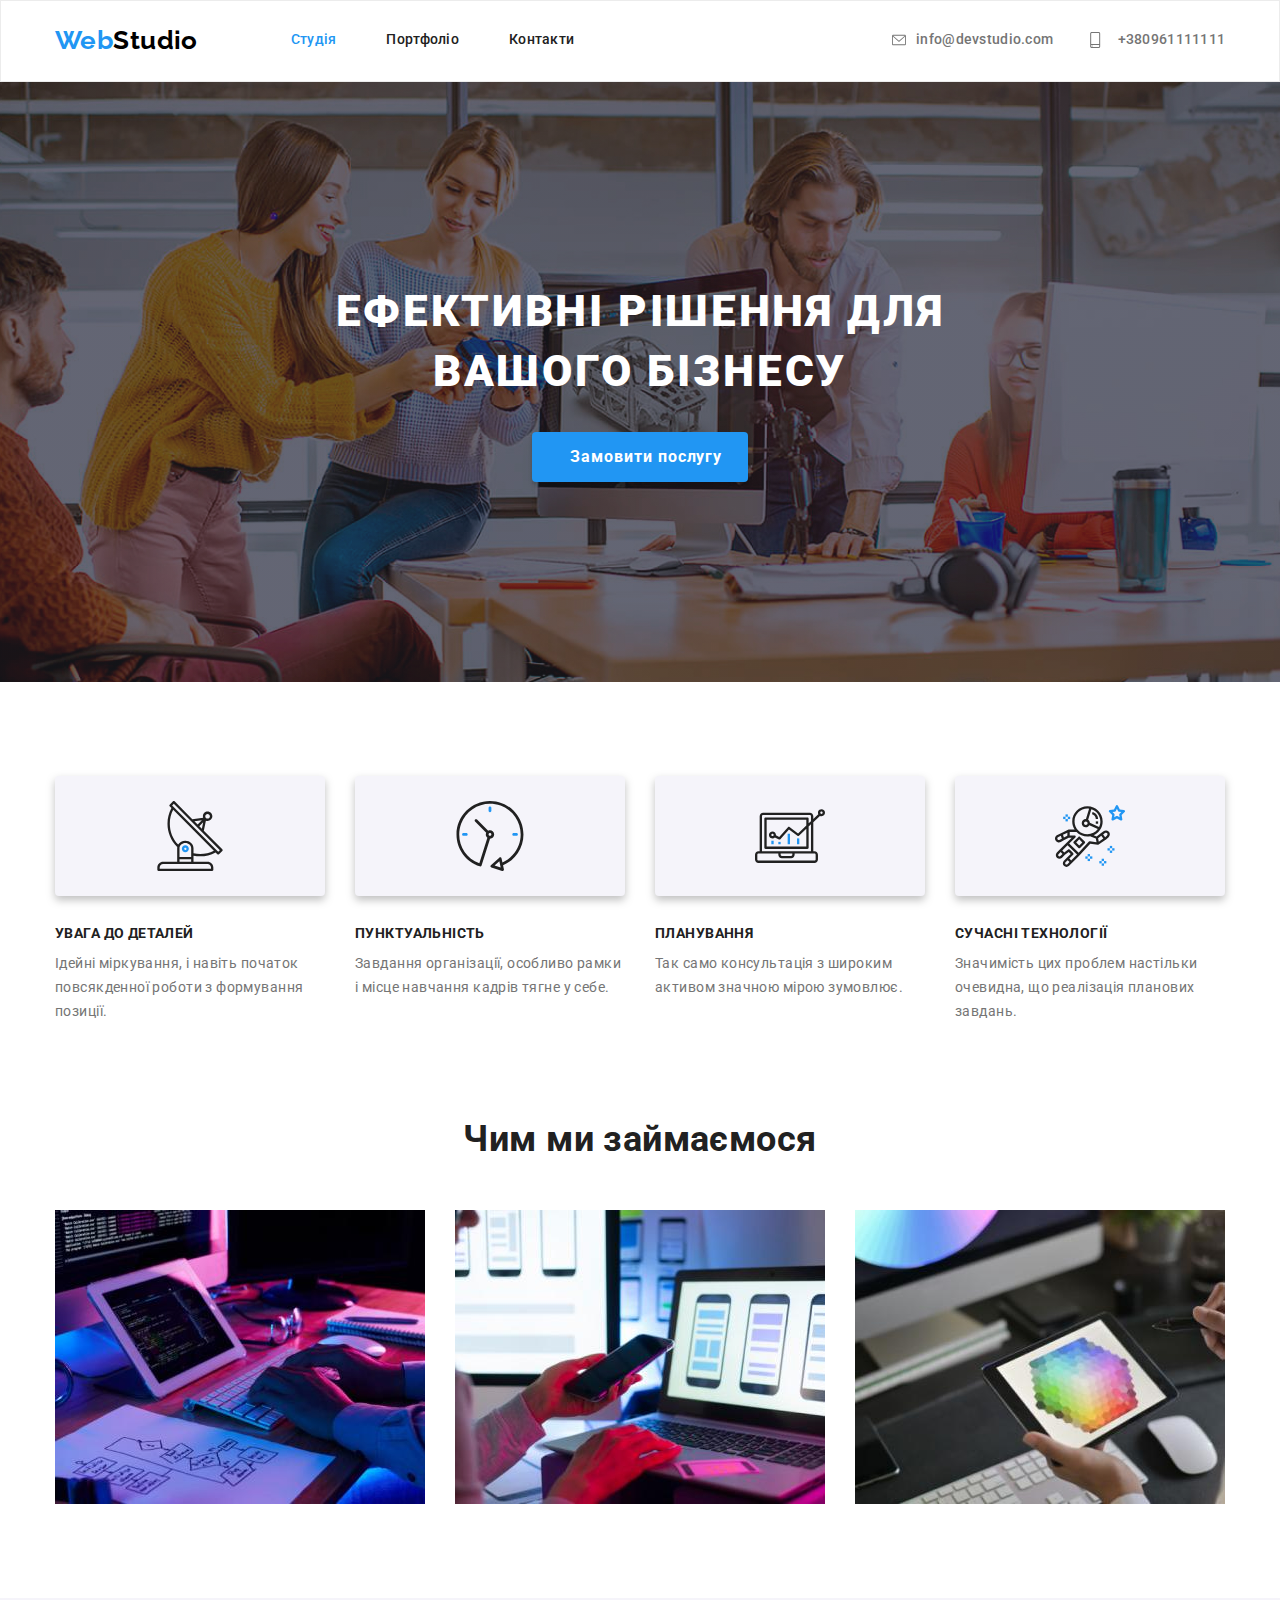
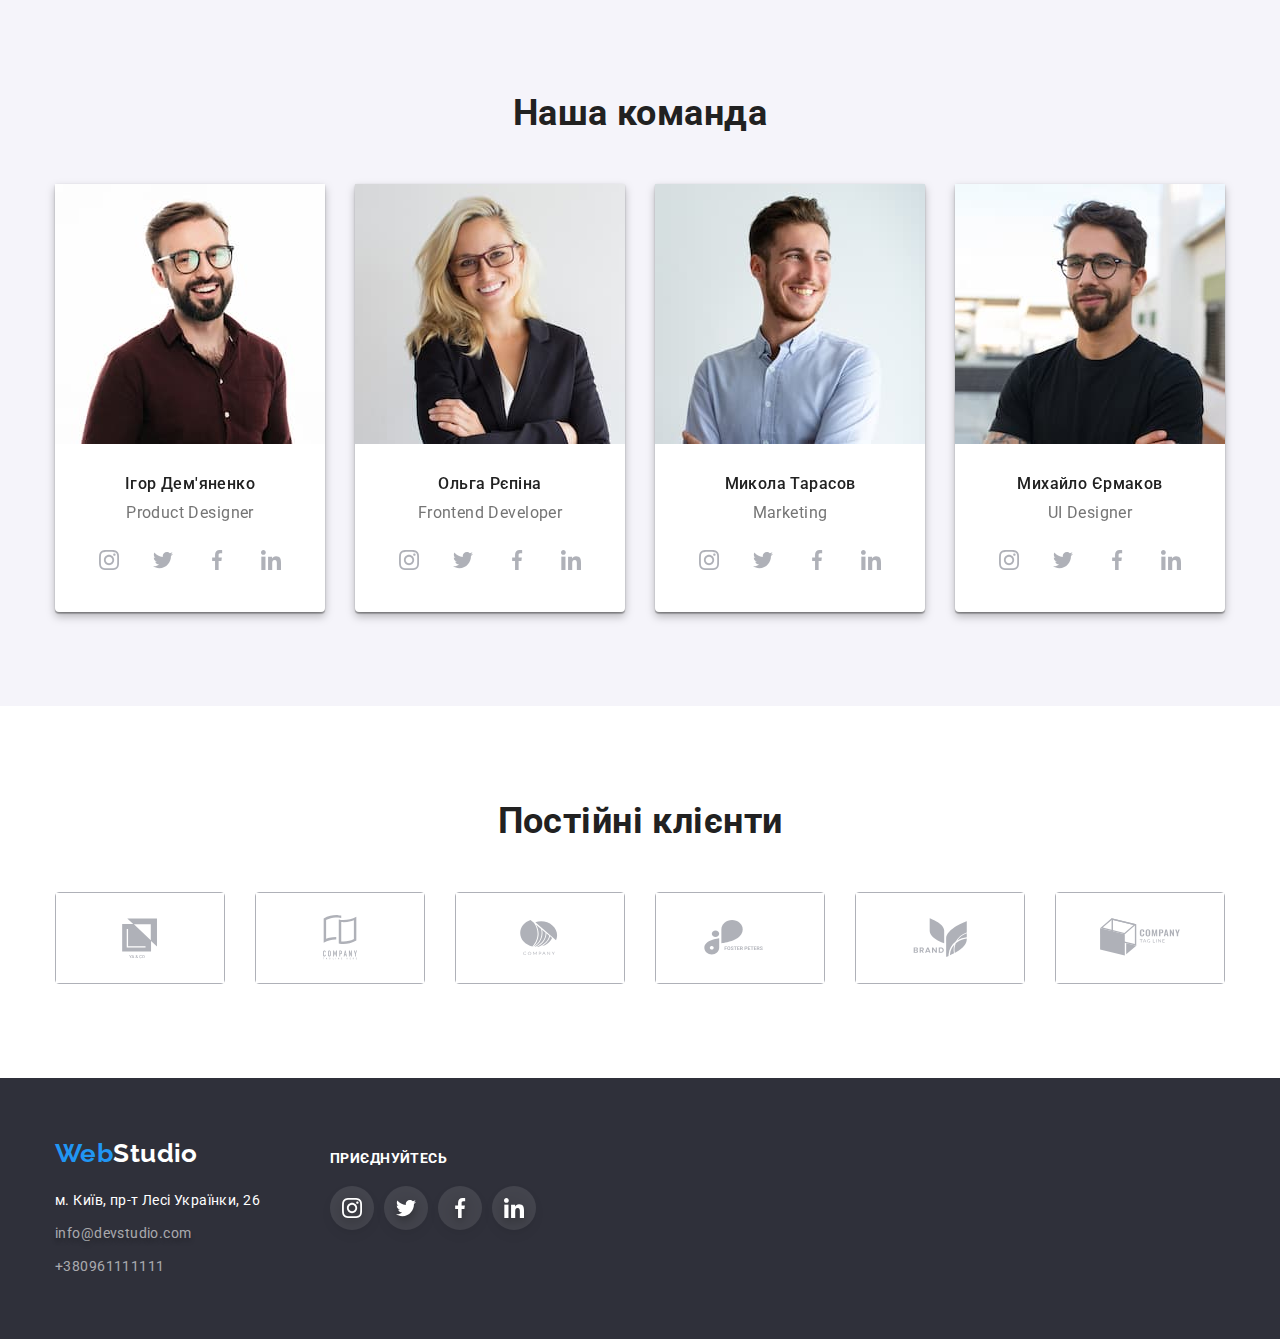
==== index.html @ c027f698 "commit 1" ====
<!DOCTYPE html>
<html lang="uk">
  <head>
    <meta charset="UTF-8" />
    <meta http-equiv="X-UA-Compatible" content="IE=edge" />
    <meta name="viewport" content="width=, initial-scale=1.0" />
    <title>Webstudio</title>
    <link rel="preconnect" href="https://fonts.googleapis.com" />
    <link rel="preconnect" href="https://fonts.gstatic.com" crossorigin />
    <link
      href="https://fonts.googleapis.com/css2?family=Raleway:wght@700&family=Roboto:wght@400;500;700;900&display=swap"
      rel="stylesheet"
    />
    <link
      rel="stylesheet"
      href="https://cdn.jsdelivr.net/npm/modern-normalize@1.1.0/modern-normalize.min.css"
    />
    <link rel="stylesheet" href="./css/styles.css" />
  </head>
  <body>
    <!-- HEADER -->
   <header class="page-header">
      <div class="container page-header-container">
        <nav class="header-navigation">
          <a class="logo-header link" href="./index.html"
            ><span class="logo-header-part1">Web</span>Studio</a
          >
          <ul class="menu list">
            <li class="menu-item">
              <a class="menu-link link current" href="./index.html">Студія</a>
            </li>
            <li class="menu-item">
              <a class="menu-link link" href="./portfolio.html"
                >Портфоліо</a
              >
            </li>
            <li class="menu-item">
              <a class="menu-link link" href="#">Контакти</a>
            </li>
          </ul>
        </nav>
        <ul class="menu-link list">
          <li class="menu-item">
            <a href="mailto:info@devstudio.com" class="contact-mail link" >
              <svg
                arial-label="іконка-меіл"
                class="icon-mail"
                width="12"
                height="16"
              >
                <use href="./images/sprite.svg.svg#icon-envelope-hover"></use>
              </svg>
              info@devstudio.com
            </a>
          </li>
          <li class="menu-item">
            <a class="contact-phone-number link" href="tel:+380961111111">
              <svg
                arial-label="іконка-телефон"
                class="icon-mobile"
                width="10"
                height="16"
              >
                <use href="./images/sprite.svg.svg#icon-smartphone"></use>
              </svg>
              +380961111111
            </a>
          </li>
        </ul>
      </div>
    </header>
    <!--MAIN-->
    <main class="page-main">
      <section class="section-shapka section">
        <div class="container section-shapka-container">
          <h1 class="section-shapka-h">Ефективні рішення для вашого бізнесу</h1>
          <button class="section-modal-open-btn" type="button">
            <span class="btn-text">Замовити послугу</span>
          </button>
        </div>
      </section>
      <section
        class="section-osoblivosti section section-osoblivosti-container"
      >
        <div class="container">
          <h2 class="visually-hidden">Наші особливості</h2>
          <ul class="list osoblivosti-container">
            <li class="osoblivosti-card">
              <div class="osoblivosti-card-a">
                <svg
                  arial-label="іконка-антена"
                  class="osoblivosti-card-icon"
                  width="70"
                  height="70"
                >
                  <use href="./images/sprite.svg.svg#icon-antenna"></use>
                </svg>
              </div>
              <h3 class="section-osoblivosti-h">УВАГА ДО ДЕТАЛЕЙ</h3>
              <p class="section-osoblivosti-p">
                Ідейні міркування, і навіть початок повсякденної роботи з
                формування позиції.
              </p>
            </li>
            <li class="osoblivosti-card">
              <div class="osoblivosti-card-a">
                <svg
                  arial-label="іконка-годинник"
                  class="osoblivosti-card-icon"
                  width="70"
                  height="70"
                >
                  <use href="./images/sprite.svg.svg#icon-clock"></use>
                </svg>
              </div>
              <h3 class="section-osoblivosti-h">ПУНКТУАЛЬНІСТЬ</h3>
              <p class="section-osoblivosti-p">
                Завдання організації, особливо рамки і місце навчання кадрів
                тягне у себе.
              </p>
            </li>
            <li class="osoblivosti-card">
              <div class="osoblivosti-card-a">
                <svg
                  arial-label="іконка-діаграмма"
                  class="osoblivosti-card-icon"
                  width="70"
                  height="70"
                >
                  <use href="./images/sprite.svg.svg#icon-diagram"></use>
                </svg>
              </div>
              <h3 class="section-osoblivosti-h">ПЛАНУВАННЯ</h3>
              <p class="section-osoblivosti-p">
                Так само консультація з широким активом значною мірою зумовлює.
              </p>
            </li>
            <li class="osoblivosti-card">
              <div class="osoblivosti-card-a">
                <svg
                  arial-label="іконка-астронафт"
                  class="osoblivosti-card-icon"
                  width="70"
                  height="70"
                >
                  <use href="./images/sprite.svg.svg#icon-astronaut"></use>
                </svg>
              </div>
              <h3 class="section-osoblivosti-h">СУЧАСНІ ТЕХНОЛОГІЇ</h3>
              <p class="section-osoblivosti-p">
                Значимість цих проблем настільки очевидна, що реалізація
                планових завдань.
              </p>
            </li>
          </ul>
        </div>
      </section>
      <section class="work section">
        <div class="container work-container">
          <h2 class="work-h">Чим ми займаємося</h2>
          <ul class="list work-list">
            <li>
              <img
                src="./images/box1.jpg"
                alt="компютер"
                width="370"
                height="294"
              />
            </li>
            <li>
              <img
                src="./images/box2.jpg"
                alt="телефон"
                width="370"
                height="294"
              />
            </li>
            <li>
              <img
                src="./images/box3.jpg"
                alt="планшет"
                width="370"
                height="294"
              />
            </li>
          </ul>
        </div>
      </section>
      <section class="comanda section comanda-container">
        <div class="container">
          <h2 class="comanda-our">Наша команда</h2>
          <ul class="list comanda-list">
            <li class="comanda-fon">
              <img
                src="./images/card1.jpg"
                alt="Ігор"
                width="270"
                height="260"
              />
              <h3 class="comanda-name">Ігор Дем'яненко</h3>
              <p class="comanda-profesion">Product Designer</p>
              <ul class="social-list list">
                <li class="social-list-item">
                  <a href="" class="social-list-link">
                    <svg
                      relial
                      lable="іконка інстаграм"
                      class="social-list-icon"
                    >
                      <use href="./images/sprite.svg.svg#icon-instagram"></use>
                    </svg>
                  </a>
                </li>
                <li class="social-list-item">
                  <a href="" class="social-list-link">
                    <svg relial lable="іконка твітер" class="social-list-icon">
                      <use href="./images/sprite.svg.svg#icon-twitter"></use>
                    </svg>
                  </a>
                </li>
                <li class="social-list-item">
                  <a href="" class="social-list-link">
                    <svg relial lable="іконка фейсбук" class="social-list-icon">
                      <use href="./images/sprite.svg.svg#icon-facebook"></use>
                    </svg>
                  </a>
                </li>
                <li class="social-list-item">
                  <a href="" class="social-list-link">
                    <svg relial lable="іконка лінк" class="social-list-icon">
                      <use href="./images/sprite.svg.svg#icon-linkedin"></use>
                    </svg>
                  </a>
                </li>
              </ul>
            </li>
            <li class="comanda-fon">
              <img
                src="./images/card2.jpg"
                alt="Ольга"
                width="270"
                height="260"
              />
              <h3 class="comanda-name">Ольга Рєпіна</h3>
              <p class="comanda-profesion">Frontend Developer</p>
              <ul class="social-list list">
                <li class="social-list-item">
                  <a href="" class="social-list-link">
                    <svg
                      relial
                      lable="іконка інстаграм"
                      class="social-list-icon"
                    >
                      <use href="./images/sprite.svg.svg#icon-instagram"></use>
                    </svg>
                  </a>
                </li>
                <li class="social-list-item">
                  <a href="" class="social-list-link">
                    <svg relial lable="іконка твітер" class="social-list-icon">
                      <use href="./images/sprite.svg.svg#icon-twitter"></use>
                    </svg>
                  </a>
                </li>
                <li class="social-list-item">
                  <a href="" class="social-list-link">
                    <svg relial lable="іконка фейсбук" class="social-list-icon">
                      <use href="./images/sprite.svg.svg#icon-facebook"></use>
                    </svg>
                  </a>
                </li>
                <li class="social-list-item">
                  <a href="" class="social-list-link">
                    <svg relial lable="іконка лінк" class="social-list-icon">
                      <use href="./images/sprite.svg.svg#icon-linkedin"></use>
                    </svg>
                  </a>
                </li>
              </ul>
            </li>
            <li class="comanda-fon">
              <img
                src="./images/card3.jpg"
                alt="Микола"
                width="270"
                height="260"
              />
              <h3 class="comanda-name">Микола Тарасов</h3>
              <p class="comanda-profesion">Marketing</p>
              <ul class="social-list list">
                <li class="social-list-item">
                  <a href="" class="social-list-link">
                    <svg
                      relial
                      lable="іконка інстаграм"
                      class="social-list-icon"
                    >
                      <use href="./images/sprite.svg.svg#icon-instagram"></use>
                    </svg>
                  </a>
                </li>
                <li class="social-list-item">
                  <a href="" class="social-list-link">
                    <svg relial lable="іконка твітер" class="social-list-icon">
                      <use href="./images/sprite.svg.svg#icon-twitter"></use>
                    </svg>
                  </a>
                </li>
                <li class="social-list-item">
                  <a href="" class="social-list-link">
                    <svg relial lable="іконка фейсбук" class="social-list-icon">
                      <use href="./images/sprite.svg.svg#icon-facebook"></use>
                    </svg>
                  </a>
                </li>
                <li class="social-list-item">
                  <a href="" class="social-list-link">
                    <svg relial lable="іконка лінк" class="social-list-icon">
                      <use href="./images/sprite.svg.svg#icon-linkedin"></use>
                    </svg>
                  </a>
                </li>
              </ul>
            </li>
            <li class="comanda-fon">
              <img
                src="./images/card4.jpg"
                alt="Михайло"
                width="270"
                height="260"
              />
              <h3 class="comanda-name">Михайло Єрмаков</h3>
              <p class="comanda-profesion">UI Designer</p>
              <ul class="social-list list">
                <li class="social-list-item">
                  <a href="" class="social-list-link">
                    <svg
                      relial
                      lable="іконка інстаграм"
                      class="social-list-icon"
                    >
                      <use href="./images/sprite.svg.svg#icon-instagram"></use>
                    </svg>
                  </a>
                </li>
                <li class="social-list-item">
                  <a href="" class="social-list-link">
                    <svg relial lable="іконка твітер" class="social-list-icon">
                      <use href="./images/sprite.svg.svg#icon-twitter"></use>
                    </svg>
                  </a>
                </li>
                <li class="social-list-item">
                  <a href="" class="social-list-link">
                    <svg relial lable="іконка фейсбук" class="social-list-icon">
                      <use href="./images/sprite.svg.svg#icon-facebook"></use>
                    </svg>
                  </a>
                </li>
                <li class="social-list-item">
                  <a href="" class="social-list-link">
                    <svg relial lable="іконка лінк" class="social-list-icon">
                      <use href="./images/sprite.svg.svg#icon-linkedin"></use>
                    </svg>
                  </a>
                </li>
              </ul>
            </li>
          </ul>
        </div>
      </section>
      <section class="client section">
        <div class="container">
          <h2 class="client-name">Постійні клієнти</h2>
          <ul class="client-list list">
            <li class="client-list-item">
              <a href="" class="client-list-link">
                <svg relial lable="іконка клієнт 1" class="client-list-icon">
                  <use
                    href="./images/sprite.svg.svg#icon-logo"                    
                  ></use>
                </svg>
              </a>
            </li>
            <li class="client-list-item">
              <a href="" class="client-list-link">
                <svg relial lable="іконка клієнт 2" class="client-list-icon">
                  <use href="./images/sprite.svg.svg#icon-logo-1"></use>
                </svg>
              </a>
            </li>
            <li class="client-list-item">
              <a href="" class="client-list-link">
                <svg relial lable="іконка клієнт 3" class="client-list-icon">
                  <use href="./images/sprite.svg.svg#icon-logo-2"></use>
                </svg>
              </a>
            </li>
            <li class="client-list-item">
              <a href="" class="client-list-link">
                <svg relial lable="іконка клієнт 4" class="client-list-icon">
                  <use href="./images/sprite.svg.svg#icon-logo-3"></use>
                </svg>
              </a>
            </li>
            <li class="client-list-item">
              <a href="" class="client-list-link">
                <svg relial lable="іконка клієнт 5" class="client-list-icon">
                  <use href="./images/sprite.svg.svg#icon-logo-4"></use>
                </svg>
              </a>
            </li>
            <li class="client-list-item">
              <a href="" class="client-list-link">
                <svg relial lable="іконка клієнт 6" class="client-list-icon">
                  <use href="./images/sprite.svg.svg#icon-logo-5"></use>
                </svg>
              </a>
            </li>
          </ul>
        </div>
      </section>
    </main>
    <footer class="page-footer">
      <div class="container container-footer">
        <div class="page-footer-container-contact">
          <a class="logo-footer link" href="./index.html">
           <span class="logo-footer-part1">Web</span>Studio</a>
         <address class="footer-contact">
          <ul class="list contact-container">
            <li class="contact-menu">
              <a
                class="contact-menu-map link"
                href="https://goo.gl/maps/CPtrU1FHBa2aNyZL9"
                target="_blank"
                rel="noopener noreferrer nofollow"
                >м. Київ, пр-т Лесі Українки, 26</a
              >
            </li>
            <li class="contact-menu">
              <a class="contact-menu-mail link" href="mailto:info@devstudio.com"
                >info@devstudio.com</a
              >
            </li>
            <li class="contact-menu link">
              <a class="contact-menu-tel link" href="tel:+380961111111"
                >+380961111111</a
              >
            </li>
          </ul>
         </address>
        </div>
        <div class="page-footer-container-soc">
          <p class="soc-name">ПРИЄДНУЙТЕСЬ</p>
          <ul class="footer-social-list list">
            <li class="footer-social-list-item">
              <a href="" class="footer-social-list-link">
                <svg
                 relial
                 lable="іконка інстаграм"
                 class="footer-social-list-icon"
                >
                 <use href="./images/sprite.svg.svg#icon-instagram"></use>
                </svg>
              </a>
            </li>
           <li class="footer-social-list-item">
             <a href="" class="footer-social-list-link">
               <svg relial lable="іконка твітер" class="footer-social-list-icon">
                 <use href="./images/sprite.svg.svg#icon-twitter"></use>
               </svg>
             </a>
           </li>
           <li class="footer-social-list-item">
             <a href="" class="footer-social-list-link">
               <svg
                  relial
                  lable="іконка фейсбук"
                  class="footer-social-list-icon"
                >
                 <use href="./images/sprite.svg.svg#icon-facebook"></use>
                </svg>
              </a>
            </li>
           <li class="footer-social-list-item">
              <a href="" class="footer-social-list-link">
                <svg relial lable="іконка лінк" class="footer-social-list-icon">
                  <use href="./images/sprite.svg.svg#icon-linkedin"></use>
                </svg>
              </a>
            </li>
          </ul>
        </div>
      </div>
    </footer>
  </body>
</html>
---- css/styles.css ----
:root {
    --primary-font: 'Roboto', sans-serif;
    --secondary-font: 'Raleway', sans-serif;
    --primary-text-color-theme-dark: #212121;
    --secondary-text-color-theme-light: #ffffff;
    --primary-text-color-theme-gray: #757575;
    --secondary-text-color-theme-dark: #2F303A;
    --accent-color: #2196F3;
    --secondary-color: #F5F4FA;
    --secondary-color-light: #FFFFFF;
    --secondary-color-with: #EEEEEE;
    --secondary-color-dark: #000000;
    --color-bgc: #188CE8;
}



.link {
    text-decoration: none;
}

.list {
    list-style: none;
}

.menu-link.current {
    color: var(--accent-color);
}

h1,
h2,
h3,
h4,
p {
    margin: 0;
    margin-bottom: 0;
}

ul,
ol {
    margin-top: 0;
    margin-bottom: 0;
    padding-left: 0;
}


img {
    display: block;
}

button {
    font-family: inherit;
    cursor: pointer;
}

body {
    font-family: var(--primary-font);
    background: var(--secondary-text-color-theme-light);
    color: var(--primary-text-color-theme-dark);
    font-size: 14px;
    letter-spacing: 0.03em;
}

.container {
    width: 1200px;
    margin-left: auto;
    margin-right: auto;
    padding-left: 15px;
    padding-right: 15px;
}
.section {
    padding-top: 94px;
    padding-bottom: 94px;
}
/* =========== HEADER =========== */

.page-header {
    padding-top: 24px;
    padding-bottom: 25px;
    border: 1px solid #ECECEC;
    border-bottom: 1px solid #ECECEC;
}


.page-header-container {
    display: flex;
    align-items: center;  
}

.header-navigation {
    display: flex;
    align-items: center;
}

.logo-header {
    font-family: var(--secondary-font);
    font-weight: 700;
    font-size: 26px;
    line-height: 1.19;
    color: var(--secondary-color-dark);
    margin-right: 93px;
}

.logo-header-part1 {
    color: var(--accent-color);
}

.menu {
    display: flex;
    align-items: center;
    gap: 50px;
    margin-left: auto;
    margin-right: 318px;
}


.menu-link {
    display: flex;
    column-gap: 30px;
    margin: 0;
    padding: 0;
    font-weight: 500;
    font-size: 14px;
    line-height: 1.14;
    letter-spacing: 0.02em;
    color: var(--primary-text-color-theme-dark);
    
    
}

.menu-link:hover,
.menu-link:focus {
    color: var(--accent-color);
    filter: drop-shadow(0px 4px 4px rgba(0, 0, 0, 0.25));
}

.menu-item {
    display: flex;
    align-items: baseline;
    justify-content: center;
}

.contact-mail {
    display: flex;
    justify-content: center;
    align-items: center;
    column-gap: 10px;
    width: 161px;
    height: 16px;
}

.contact-mail:hover,
.contact-mail:focus,
.contact-phone-number:hover,
.contact-phone-number:focus {
    color: var(--accent-color);
}


.contact-mail:hover .icon-mail,
.contact-mail:focus .icon-mail {
    fill: currentColor;
}

.contact-phone-number:hover .icon-mobile,
.contact-phone-number:focus .icon-mobile {
    fill: currentColor;
}


.contact-phone-number{
    display: flex;
    justify-content: center;
    align-items: center;
    column-gap: 10px;
    width: 142px;
    height: 16px;
}


.contact-mail,
.contact-phone-number {
    color: var(--primary-text-color-theme-gray);
}

.icon-mail {
    content: '';
    width: 100%;
    height: 100%;
    fill: #757575;
    
}

.icon-mobile {   
    width: 100%; 
    height: 100%;
    fill: #757575;
    
}

/* =========== /HEADER =========== */

/* =========== MAIN =========== */

.page-main {}

/* =========== SHAPKA ===========*/
.section-shapka {
    background: var(--secondary-text-color-theme-dark);
    padding-top: 200px;
    padding-bottom: 200px;
    background-image: linear-gradient(rgba(47, 48, 58, 0.4),rgba(47, 48, 58, 0.4)), url('../images/shapka/bcimg.jpg');
    background-repeat: no-repeat;
    background-position: center;   
    max-width: 1600px;
    margin-left: auto;
    margin-right: auto;
}

.section-shapka-container{
    display: flex;
    align-items: center;
    flex-wrap: wrap;
    flex-direction: column; 
}

.section-shapka-h {
    font-weight: 900;
    font-size: 44px;
    line-height: 1.36;
    text-align: center;
    letter-spacing: 0.06em;
    text-transform: uppercase;
    color: var(--secondary-text-color-theme-light);
    margin-bottom: 30px;
    height: 120px;
    width: 696px;
    left: 452px;
    top: 280px;
    border-radius: 0px;
    
}

.osoblivosti-card {
    flex-basis: calc((100% - 90px) / 4);
}

.section-modal-open-btn {
    background: var(--accent-color);
    box-shadow: 0px 4px 4px rgba(0, 0, 0, 0.15);
    border-radius: 4px;
    border: none;
    height: 50px;
    width: 216px;
    left: 692px;
    top: 430px;
}

.section-modal-open-btn:hover,
.section-modal-open-btn:focus {
    background-color: var(--color-bgc);
    filter: drop-shadow(0px 4px 4px rgba(0, 0, 0, 0.25));
}

.btn-text {
    font-weight: 700;
    font-size: 16px;
    line-height: 1.87;
    display: flex;
    align-items: center;
    text-align: center;
    letter-spacing: 0.06em;
    color: var(--secondary-text-color-theme-light);
    margin-left: 32px;
}

/* =========== /SHAPKA ===========*/

/* =========== OSOBLIVOSTI ===========*/

.section-osoblivosti {
    padding-top: 94px;
    padding-bottom: 94px;
}

.visually-hidden {
    position: absolute;
    white-space: nowrap;
    width: 1px;
    height: 1px;
    overflow: hidden;
    border: 0;
    padding: 0;
    clip: rect(0 0 0 0);
    clip-path: inset(50%);
    margin: -1px;
}

.osoblivosti-container{
    display: flex;
    gap: 30px;
}

.osoblivosti-card{
    width: 270px;
    height: 248px;
}

.osoblivosti-card-a{
    display: flex;
    justify-content: center;
    align-items: center;
    width: 270px;
    height: 120px;
    background: #F5F4FA;
    border-radius: 4px;
    filter: drop-shadow(0px 4px 4px rgba(0, 0, 0, 0.25));
}

.osoblivosti-card-icon{}


.section-osoblivosti-h {
    font-style: normal;
    font-weight: 700;
    font-size: 14px;
    line-height: 1.14;
    text-transform: uppercase;
    color: var(primary-text-color-theme-dark);
    margin-bottom: 10px;
    margin-top: 30px;
}

.section-osoblivosti-p {
    line-height: 1.71;
    color: var(--primary-text-color-theme-gray);
}

.section-osoblivosti-container {}


/* =========== /OSOBLIVOSTI ===========*/

/* =========== WORK ===========*/
.work {
    padding-top: 0px;
}

.work-container{}

.work-list {
    display: flex;
    gap: 30px;
}

.work-h {
    font-weight: 700;
    font-size: 36px;
    line-height: 1.17;
    text-align: center;
    color: var(--primary-text-color-theme-dark);
    margin-bottom: 50px;
}
/* =========== /WORK ===========*/

/* =========== COMANDA ===========*/
.comanda {
    background: var(--secondary-color);
}

.comanda-list {
    display: flex;
    flex-wrap: wrap;
    gap: 30px;
    filter: drop-shadow(0px 4px 4px rgba(0, 0, 0, 0.25));
}

.comanda-container {}

.comanda-our {
    font-weight: 700;
    font-size: 36px;
    line-height: 1.17;
    text-align: center;
    margin-bottom: 50px;
}

.comanda-fon {
    background: var(--secondary-text-color-theme-light);
    box-shadow: 0px 1px 3px rgba(0, 0, 0, 0.12), 0px 1px 1px rgba(0, 0, 0, 0.14), 0px 2px 1px rgba(0, 0, 0, 0.2);
    border-radius: 0px 0px 4px 4px;
}

.comanda-name {
    font-weight: 500;
    font-size: 16px;
    line-height: 1.19;
    text-align: center;
    margin-top: 30px;
    margin-bottom: 10px;
}

.comanda-profesion{
    font-size: 16px;
    line-height: 1.19;
    text-align: center;
    color: var(--primary-text-color-theme-gray);
    margin-bottom: 16px;
}

.social-list{
    display: flex;
    justify-content: center;
    column-gap: 10px;
    margin-bottom: 30px;
}

.social-list-item{
    width: 44px;
    height: 44px;
}

.social-list-link{
    display: flex;
    align-items: center;
    justify-content: center;
    width: 100%;
    height: 100%;
    border-radius: 50%;
    background-color: #ffffff;
    
}

.social-list-link:hover,
.social-list-link:focus{
    background-color: #2196F3;
    filter: drop-shadow(0px 4px 4px rgba(0, 0, 0, 0.25));
}
.social-list-icon{
    width: 20px;
    height: 20px; 
    fill: #AFB1B8;
}

.social-list-link:hover .social-list-icon,
.social-list-link:focus .social-list-icon {
    fill: #ffffff;
    filter: drop-shadow(0px 4px 4px rgba(0, 0, 0, 0.25));
}

.client-name {
    font-weight: 700;
    font-size: 36px;
    line-height: 1.17;
    text-align: center;
    margin-bottom: 50px;
}

.client-list {
    display: flex;
    justify-content: center;
    gap: 30px;
}

.client-list-item {
    box-sizing: border-box;
    border: 1px solid #AFB1B8;
    border-radius: 4px;
    width: 170px;
    height: 92px;
}

.client-list-link {
    display: flex;
    width: 100%;
    height: 100%;   
    background-color: #ffffff;
}


.client-list-icon {
    fill: #AFB1B8;
}

.client-list-link:hover,
.client-list-link:focus {
    background-color: #ffffff;
    filter: drop-shadow(0px 4px 4px rgba(0, 0, 0, 0.25));
}

.client-list-item:hover,
.client-list-item:focus {
    border: 1px solid #2196F3;
    filter: drop-shadow(0px 4px 4px rgba(0, 0, 0, 0.25));
}

.client-list-link:hover .client-list-icon,
.client-list-link:focus .client-list-icon {
    fill: #2196F3;
    filter: drop-shadow(0px 4px 4px rgba(0, 0, 0, 0.25));
}

/* =========== /COMANDA ===========*/

/* =========== PORTFOLIO  ===========*/

/* =========== PORTFOLIO-FILTERS ===========*/
.section-portfolio {}

.container-filters {
    display: flex;
    justify-content: space-between;
    gap: 8px;
    margin-left: 300px;
    margin-right: 300px;
    margin-bottom: 50px;
}
.portfolio-filters{
    
}


.filters {
    border-radius: 4px;
    border: none;
    border: 1px solid #EEEEEE;
    font-weight: 500;
    font-size: 16px;
    line-height: 1.63;
    align-items: center;
    color: var(--primary-text-color-theme-dark); 
    padding: 6px 22px;
}

.filters:active,
.filters:hover,
.filters:focus {
    background-color: var(--accent-color);
    color: var(--secondary-text-color-theme-light);
    box-shadow: 0px 4px 4px rgba(0, 0, 0, 0.25);
    border-color: #2196F3;
}

/* =========== /PORTFOLIO-FILTERS ===========*/

/* =========== PORTFOLIO-PROJECTS ===========*/

.container-box {
    display: flex;
    flex-wrap: wrap;
    row-gap: 30px;
    justify-content: space-between;  
    margin-top: 0;
    margin-bottom: 0;
    padding: 0;
}




.portfolio-box {
    box-sizing: border-box; 
}


.portfolio-box:hover,
.portfolio-box:focus {
    filter: drop-shadow(0px 4px 4px rgba(0, 0, 0, 0.25));
}


.portfolio-box-mini {
    padding-top: 20px;
    padding-bottom: 20px;
    padding-left: 24px;
    padding-right: 24px;
    border: 1px solid var(--secondary-color-with);
}

.portfolio-item {
    font-weight: 700;
    font-size: 18px;
    line-height: 2;
    letter-spacing: 0.06em;
    color: var(--primary-text-color-theme-dark);
    margin-bottom: 4px;
}

.portfolio-text {
    font-size: 16px;
    line-height: 1.87;
    color: var(--primary-text-color-theme-gray);   
}

.portfolio-box {
    background: var(--secondary-color-light);
    flex-basis: calc((100% - 60px) / 3);  
}

/* =========== /PORTFOLIO-PROJECTS ===========*/

/* =========== /PORTFOLIO  ===========*/



/* =========== /MAIN =========== */

/* =========== FOOTER ===========*/

.page-footer {
   background: var(--secondary-text-color-theme-dark);
   padding-top: 60px;
   padding-bottom: 60px;
}

.container-footer {
    display: flex;
    
}

.page-footer-container-contact {
    
    
}

.logo-footer {
    display: block;
    font-family: var(--secondary-font);
    font-weight: 700;
    font-size: 26px;
    line-height: 1.19;
    color: var(--secondary-text-color-theme-light);
    width: 145px;
    height: 31px;
    left: 215px;
    top: 1688px;
}

.logo-footer-part1 {
    color: var(--accent-color);
}

.footer-contact {
    line-height: 1.71;
    font-style: normal;
    margin-top: 20px; 
    
    
}

.contact-container {
    display: block;
    margin-right: 70px;
    flex-direction: column;
}

.contact-menu:not(:nth-child(3)) {
    margin-bottom: 9px;
}


.contact-menu-map {
    color: var(--secondary-text-color-theme-light);
}

.contact-menu-mail{
    color: rgba(255, 255, 255, 0.6);
    border: 1px solid var(--secondary-color-dark);
    text-shadow: 0px 4px 4px rgba(0, 0, 0, 0.25);
    border: none;
}

    

.contact-menu-tel {
    color: rgba(255, 255, 255, 0.6);
}

.contact-menu-map:hover,
.contact-menu-map:focus {
    color: var(--accent-color);
}


.contact-menu-mail:hover,
.contact-menu-mail:focus {
    color: var(--accent-color);
}

.contact-menu-tel:hover,
.contact-menu-tel:focus {
    color: var(--accent-color);
}

.page-footer-container-soc{
    display: block;
    width: 206px;
    height: 80px;
    padding-left: 0px;
    padding-right: 0px;
    margin-right: auto;
    margin-left: 0px;
    margin-top: 12px;
    
}

.soc-name {
        width: 116px;
        height: 16px;
        font-weight: 700;
        font-size: 14px;
        line-height: 16px;
        letter-spacing: 0.03em;
        text-transform: uppercase;    
        color: #FFFFFF;
        margin-bottom: 20px;
}

.footer-social-list {
    display: flex;
    justify-content: center;
    column-gap: 10px;
}

.footer-social-list-item {
    filter: drop-shadow(0px 4px 4px rgba(0, 0, 0, 0.25));
}

.footer-social-list-link {
    display: flex;
    align-items: center;
    justify-content: center;
    width: 44px;
    height: 44px;
    border-radius: 50%;
    background: rgba(255, 255, 255, 0.1);
    filter: drop-shadow(0px 4px 4px rgba(0, 0, 0, 0.25));
   
}

.footer-social-list-link:hover,
.footer-social-list-link:focus {
    background-color: #2196F3;
    filter: drop-shadow(0px 4px 4px rgba(0, 0, 0, 0.25));
}

.footer-social-list-icon {
    width: 20px;
    height: 20px;
    fill: #FFFFFF;
}


/* =========== /FOOTER ===========*/
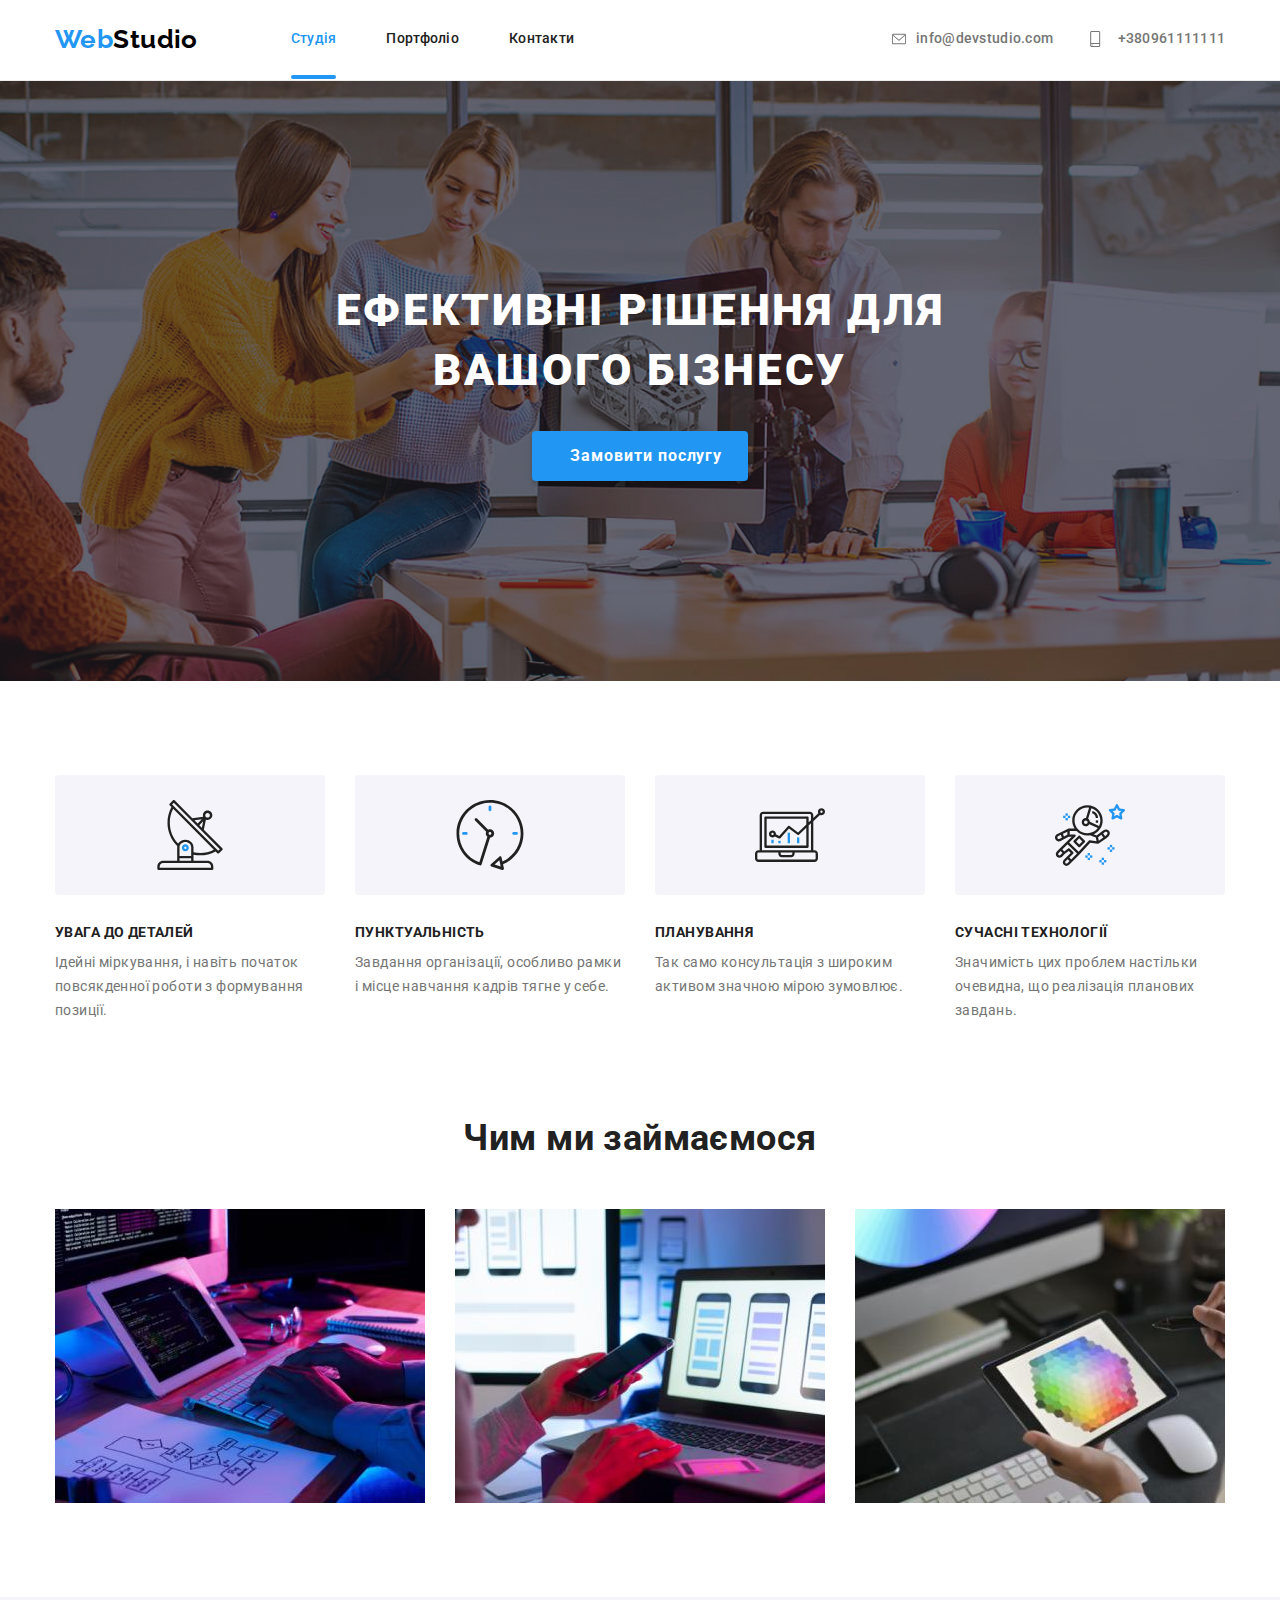
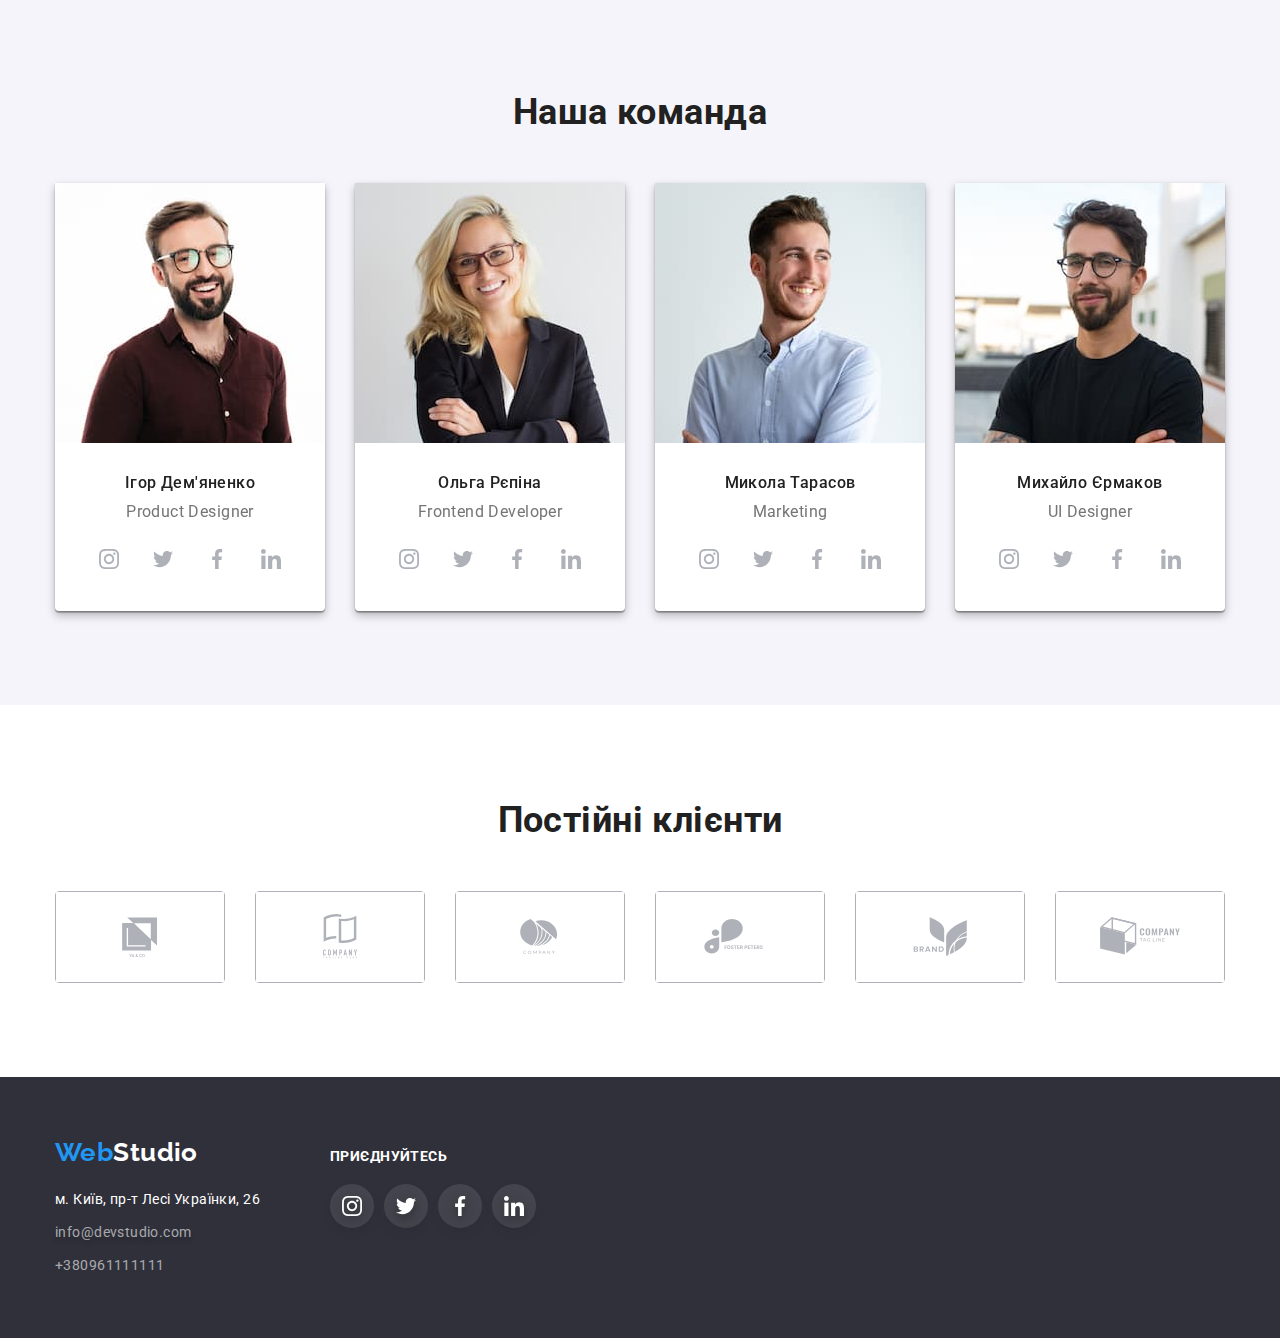
==== commit b5027884: "commit finish portfolio" ====
--- a/index.html
+++ b/index.html
@@ -27,7 +27,7 @@
           >
           <ul class="menu list">
             <li class="menu-item">
-              <a class="menu-link link current" href="./index.html">Студія</a>
+              <a class="menu-link link current caren-studio" href="./index.html">Студія</a>
             </li>
             <li class="menu-item">
               <a class="menu-link link" href="./portfolio.html"
--- a/css/styles.css
+++ b/css/styles.css
@@ -13,8 +13,6 @@
     --color-bgc: #188CE8;
 }
 
-
-
 .link {
     text-decoration: none;
 }
@@ -77,8 +75,8 @@
 .page-header {
     padding-top: 24px;
     padding-bottom: 25px;
-    border: 1px solid #ECECEC;
     border-bottom: 1px solid #ECECEC;
+    
 }
 
 
@@ -90,6 +88,8 @@
 .header-navigation {
     display: flex;
     align-items: center;
+    
+   
 }
 
 .logo-header {
@@ -117,27 +117,41 @@
 .menu-link {
     display: flex;
     column-gap: 30px;
+    position: relative;
     margin: 0;
     padding: 0;
     font-weight: 500;
     font-size: 14px;
     line-height: 1.14;
     letter-spacing: 0.02em;
-    color: var(--primary-text-color-theme-dark);
-    
+    color: var(--primary-text-color-theme-dark); 
+    transition: transform 250ms cubic-bezier(0.4, 0, 0.2, 1);
     
 }
 
 .menu-link:hover,
 .menu-link:focus {
     color: var(--accent-color);
-    filter: drop-shadow(0px 4px 4px rgba(0, 0, 0, 0.25));
+}
+
+.menu-link.caren-studio::after {
+    content: '';
+    position: absolute;
+    height: 4px;
+    width: 100%;
+    background-color: var(--accent-color);
+    border-radius: 2px;
+    bottom: 0;
+    left: 0;
+    top: 44px;
+    
 }
 
 .menu-item {
     display: flex;
     align-items: baseline;
     justify-content: center;
+    
 }
 
 .contact-mail {
@@ -147,6 +161,7 @@
     column-gap: 10px;
     width: 161px;
     height: 16px;
+    transition: transform 250ms cubic-bezier(0.4, 0, 0.2, 1);
 }
 
 .contact-mail:hover,
@@ -175,6 +190,7 @@
     column-gap: 10px;
     width: 142px;
     height: 16px;
+    transition: transform 250ms cubic-bezier(0.4, 0, 0.2, 1);
 }
 
 
@@ -187,15 +203,13 @@
     content: '';
     width: 100%;
     height: 100%;
-    fill: #757575;
-    
+    fill: #757575;  
 }
 
 .icon-mobile {   
     width: 100%; 
     height: 100%;
-    fill: #757575;
-    
+    fill: #757575; 
 }
 
 /* =========== /HEADER =========== */
@@ -237,8 +251,7 @@
     width: 696px;
     left: 452px;
     top: 280px;
-    border-radius: 0px;
-    
+    border-radius: 0px; 
 }
 
 .osoblivosti-card {
@@ -314,7 +327,6 @@
     height: 120px;
     background: #F5F4FA;
     border-radius: 4px;
-    filter: drop-shadow(0px 4px 4px rgba(0, 0, 0, 0.25));
 }
 
 .osoblivosti-card-icon{}
@@ -482,22 +494,15 @@
     fill: #AFB1B8;
 }
 
-.client-list-link:hover,
-.client-list-link:focus {
-    background-color: #ffffff;
-    filter: drop-shadow(0px 4px 4px rgba(0, 0, 0, 0.25));
-}
-
 .client-list-item:hover,
 .client-list-item:focus {
     border: 1px solid #2196F3;
-    filter: drop-shadow(0px 4px 4px rgba(0, 0, 0, 0.25));
+    border-color: #2196F3;
 }
 
 .client-list-link:hover .client-list-icon,
 .client-list-link:focus .client-list-icon {
     fill: #2196F3;
-    filter: drop-shadow(0px 4px 4px rgba(0, 0, 0, 0.25));
 }
 
 /* =========== /COMANDA ===========*/
@@ -515,9 +520,7 @@
     margin-right: 300px;
     margin-bottom: 50px;
 }
-.portfolio-filters{
-    
-}
+.portfolio-filters{}
 
 
 .filters {
@@ -530,15 +533,18 @@
     align-items: center;
     color: var(--primary-text-color-theme-dark); 
     padding: 6px 22px;
+    transition: transform 250ms cubic-bezier(0.4, 0, 0.2, 1);
 }
 
 .filters:active,
 .filters:hover,
 .filters:focus {
+    transition: transform 250ms cubic-bezier(0.4, 0, 0.2, 1);
     background-color: var(--accent-color);
     color: var(--secondary-text-color-theme-light);
     box-shadow: 0px 4px 4px rgba(0, 0, 0, 0.25);
     border-color: #2196F3;
+    
 }
 
 /* =========== /PORTFOLIO-FILTERS ===========*/
@@ -556,18 +562,45 @@
 }
 
 
-
-
-.portfolio-box {
-    box-sizing: border-box; 
-}
-
-
-.portfolio-box:hover,
-.portfolio-box:focus {
-    filter: drop-shadow(0px 4px 4px rgba(0, 0, 0, 0.25));
-}
-
+.portfolio-post {
+    display: block;
+}
+
+.portfolio-post:hover,
+.portfolio-post:focus {
+    box-shadow: 0px 1px 1px rgb(0 0 0 / 12%), 0px 4px 4px rgb(0 0 0 / 6%), 1px 4px 6px rgb(0 0 0 / 16%);
+}
+
+.portfolio-list-img-wrapper {
+    position: relative;
+    overflow: hidden;
+}
+
+.overlay {
+    position: absolute;
+    top: 0;
+    left: 0;
+    width: 100%;
+    height: 100%;
+    font-family: 'Roboto';
+    font-style: normal;
+    font-weight: 400;
+    font-size: 18px;
+    line-height: 28px;      
+    letter-spacing: 0.03em;
+    color: #FFFFFF;
+    background: rgba(33, 150, 243, 0.9);
+    padding: 63px 24px;
+    overflow: auto;
+    transform: translateY(100%);
+    transition: transform 250ms cubic-bezier(0.4, 0, 0.2, 1);
+}
+
+.portfolio-post:hover .overlay,
+.portfolio-post:focus .overlay {
+    transform: translateY(0%);
+    transition: transform 250ms cubic-bezier(0.4, 0, 0.2, 1);
+}
 
 .portfolio-box-mini {
     padding-top: 20px;
@@ -575,6 +608,7 @@
     padding-left: 24px;
     padding-right: 24px;
     border: 1px solid var(--secondary-color-with);
+    border-top: 0;
 }
 
 .portfolio-item {
@@ -586,6 +620,7 @@
     margin-bottom: 4px;
 }
 
+
 .portfolio-text {
     font-size: 16px;
     line-height: 1.87;
@@ -615,13 +650,10 @@
 
 .container-footer {
     display: flex;
-    
-}
-
-.page-footer-container-contact {
-    
-    
-}
+    align-items: baseline;
+}
+
+.page-footer-container-contact {}
 
 .logo-footer {
     display: block;
@@ -644,8 +676,6 @@
     line-height: 1.71;
     font-style: normal;
     margin-top: 20px; 
-    
-    
 }
 
 .contact-container {
@@ -661,6 +691,7 @@
 
 .contact-menu-map {
     color: var(--secondary-text-color-theme-light);
+    transition: transform 250ms cubic-bezier(0.4, 0, 0.2, 1);
 }
 
 .contact-menu-mail{
@@ -668,12 +699,14 @@
     border: 1px solid var(--secondary-color-dark);
     text-shadow: 0px 4px 4px rgba(0, 0, 0, 0.25);
     border: none;
+    transition: transform 250ms cubic-bezier(0.4, 0, 0.2, 1);
 }
 
     
 
 .contact-menu-tel {
     color: rgba(255, 255, 255, 0.6);
+    transition: transform 250ms cubic-bezier(0.4, 0, 0.2, 1);
 }
 
 .contact-menu-map:hover,
@@ -693,27 +726,19 @@
 }
 
 .page-footer-container-soc{
-    display: block;
-    width: 206px;
-    height: 80px;
-    padding-left: 0px;
-    padding-right: 0px;
-    margin-right: auto;
-    margin-left: 0px;
-    margin-top: 12px;
-    
+    display: block; 
 }
 
 .soc-name {
-        width: 116px;
-        height: 16px;
-        font-weight: 700;
-        font-size: 14px;
-        line-height: 16px;
-        letter-spacing: 0.03em;
-        text-transform: uppercase;    
-        color: #FFFFFF;
-        margin-bottom: 20px;
+    width: 116px;
+    height: 16px;
+    font-weight: 700;
+    font-size: 14px;
+    line-height: 16px;
+    letter-spacing: 0.03em;
+    text-transform: uppercase;    
+    color: #FFFFFF;
+    margin-bottom: 20px;
 }
 
 .footer-social-list {
@@ -735,7 +760,7 @@
     border-radius: 50%;
     background: rgba(255, 255, 255, 0.1);
     filter: drop-shadow(0px 4px 4px rgba(0, 0, 0, 0.25));
-   
+    transition: transform 250ms cubic-bezier(0.4, 0, 0.2, 1);
 }
 
 .footer-social-list-link:hover,
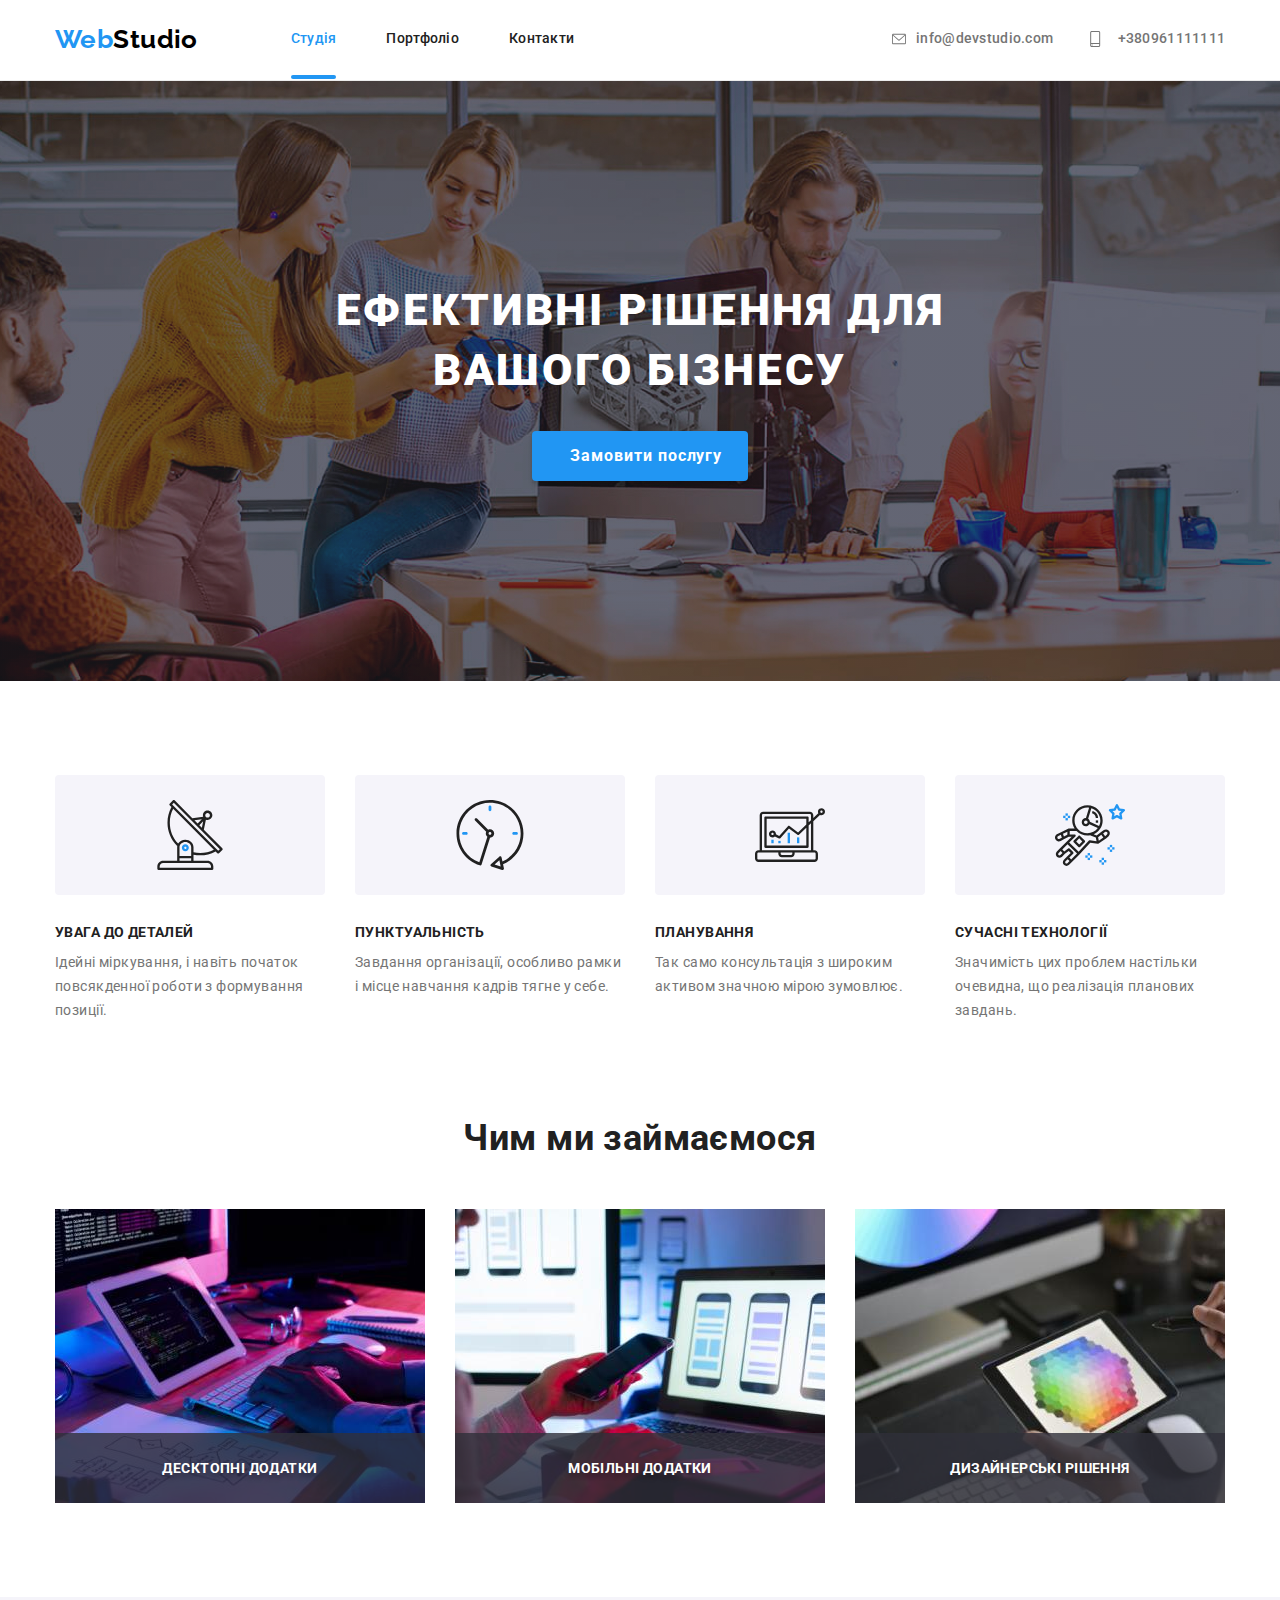
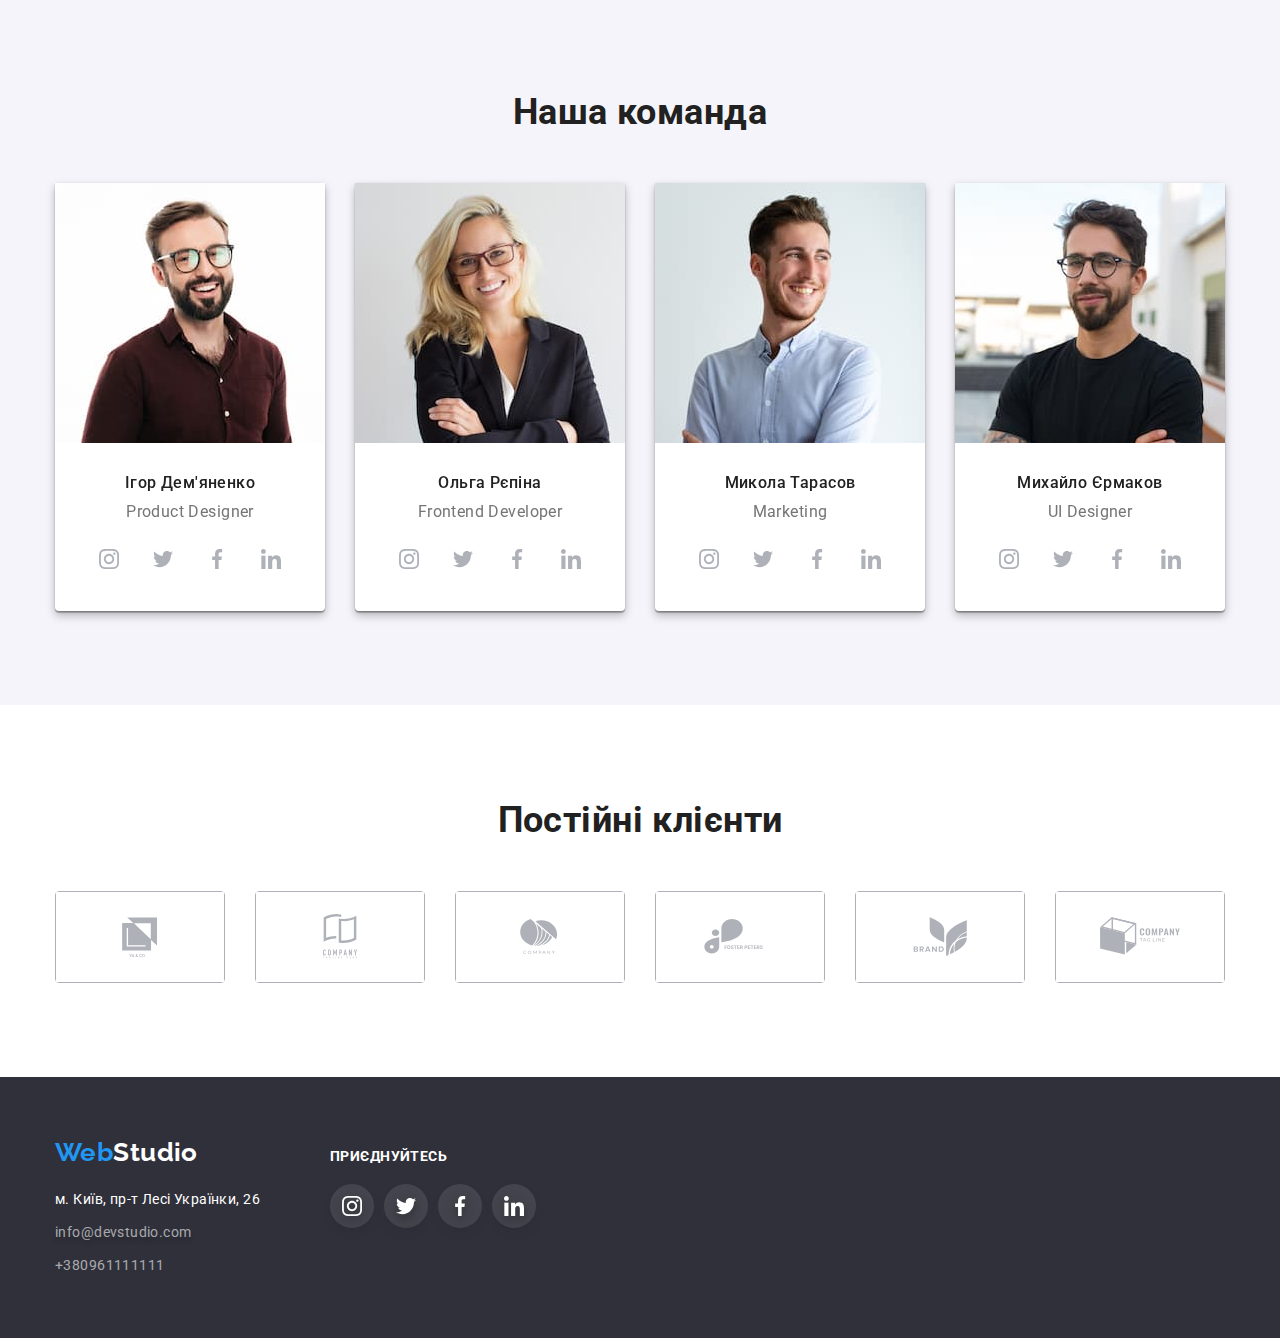
==== commit 4f937b24: "commit 4" ====
--- a/index.html
+++ b/index.html
@@ -160,28 +160,37 @@
           <h2 class="work-h">Чим ми займаємося</h2>
           <ul class="list work-list">
             <li>
-              <img
+              <div class="work-list-img-wrapper">
+                <img
                 src="./images/box1.jpg"
                 alt="компютер"
                 width="370"
                 height="294"
-              />
+                />
+               <p class="overlay-work">Десктопні додатки</p>
+              </div>
             </li>
             <li>
+              <div class="work-list-img-wrapper">
               <img
                 src="./images/box2.jpg"
                 alt="телефон"
                 width="370"
                 height="294"
               />
+              <p class="overlay-work">Мобільні додатки</p>
+              </div>
             </li>
             <li>
+              <div class="work-list-img-wrapper">
               <img
                 src="./images/box3.jpg"
                 alt="планшет"
                 width="370"
                 height="294"
               />
+              <p class="overlay-work">Дизайнерські рішення</p>
+              </div>
             </li>
           </ul>
         </div>
--- a/css/styles.css
+++ b/css/styles.css
@@ -131,7 +131,7 @@
 
 .menu-link:hover,
 .menu-link:focus {
-    color: var(--accent-color);
+    color: var(--accent-color);   
 }
 
 .menu-link.caren-studio::after {
@@ -144,7 +144,7 @@
     bottom: 0;
     left: 0;
     top: 44px;
-    
+    transition: transform 250ms cubic-bezier(0.4, 0, 0.2, 1);
 }
 
 .menu-item {
@@ -267,6 +267,7 @@
     width: 216px;
     left: 692px;
     top: 430px;
+    transition: transform 250ms cubic-bezier(0.4, 0, 0.2, 1);
 }
 
 .section-modal-open-btn:hover,
@@ -373,6 +374,35 @@
     color: var(--primary-text-color-theme-dark);
     margin-bottom: 50px;
 }
+
+.work-list-img-wrapper {
+    position: relative;
+    overflow: hidden;
+}
+
+.overlay-work {
+    position: absolute;
+    display: flex;
+    justify-content: center;
+    align-items: center;
+    width: 100%;
+    height: 70px;
+    top: 224px;
+    font-family: 'Roboto';
+    font-style: normal;
+    font-weight: 700;
+    font-size: 14px;
+    line-height: 16px;
+    text-align: center;
+    letter-spacing: 0.03em;
+    text-transform: uppercase;
+    color: #FFFFFF;
+    background: rgba(47, 48, 58, 0.8);
+    text-shadow: 0px 4px 4px rgba(0, 0, 0, 0.25); 
+    overflow: auto;
+}
+
+
 /* =========== /WORK ===========*/
 
 /* =========== COMANDA ===========*/
@@ -440,6 +470,7 @@
     height: 100%;
     border-radius: 50%;
     background-color: #ffffff;
+    transition: transform 250ms cubic-bezier(0.4, 0, 0.2, 1);
     
 }
 
@@ -487,6 +518,7 @@
     width: 100%;
     height: 100%;   
     background-color: #ffffff;
+    transition: transform 250ms cubic-bezier(0.4, 0, 0.2, 1);
 }
 
 
@@ -539,7 +571,6 @@
 .filters:active,
 .filters:hover,
 .filters:focus {
-    transition: transform 250ms cubic-bezier(0.4, 0, 0.2, 1);
     background-color: var(--accent-color);
     color: var(--secondary-text-color-theme-light);
     box-shadow: 0px 4px 4px rgba(0, 0, 0, 0.25);
@@ -599,7 +630,6 @@
 .portfolio-post:hover .overlay,
 .portfolio-post:focus .overlay {
     transform: translateY(0%);
-    transition: transform 250ms cubic-bezier(0.4, 0, 0.2, 1);
 }
 
 .portfolio-box-mini {
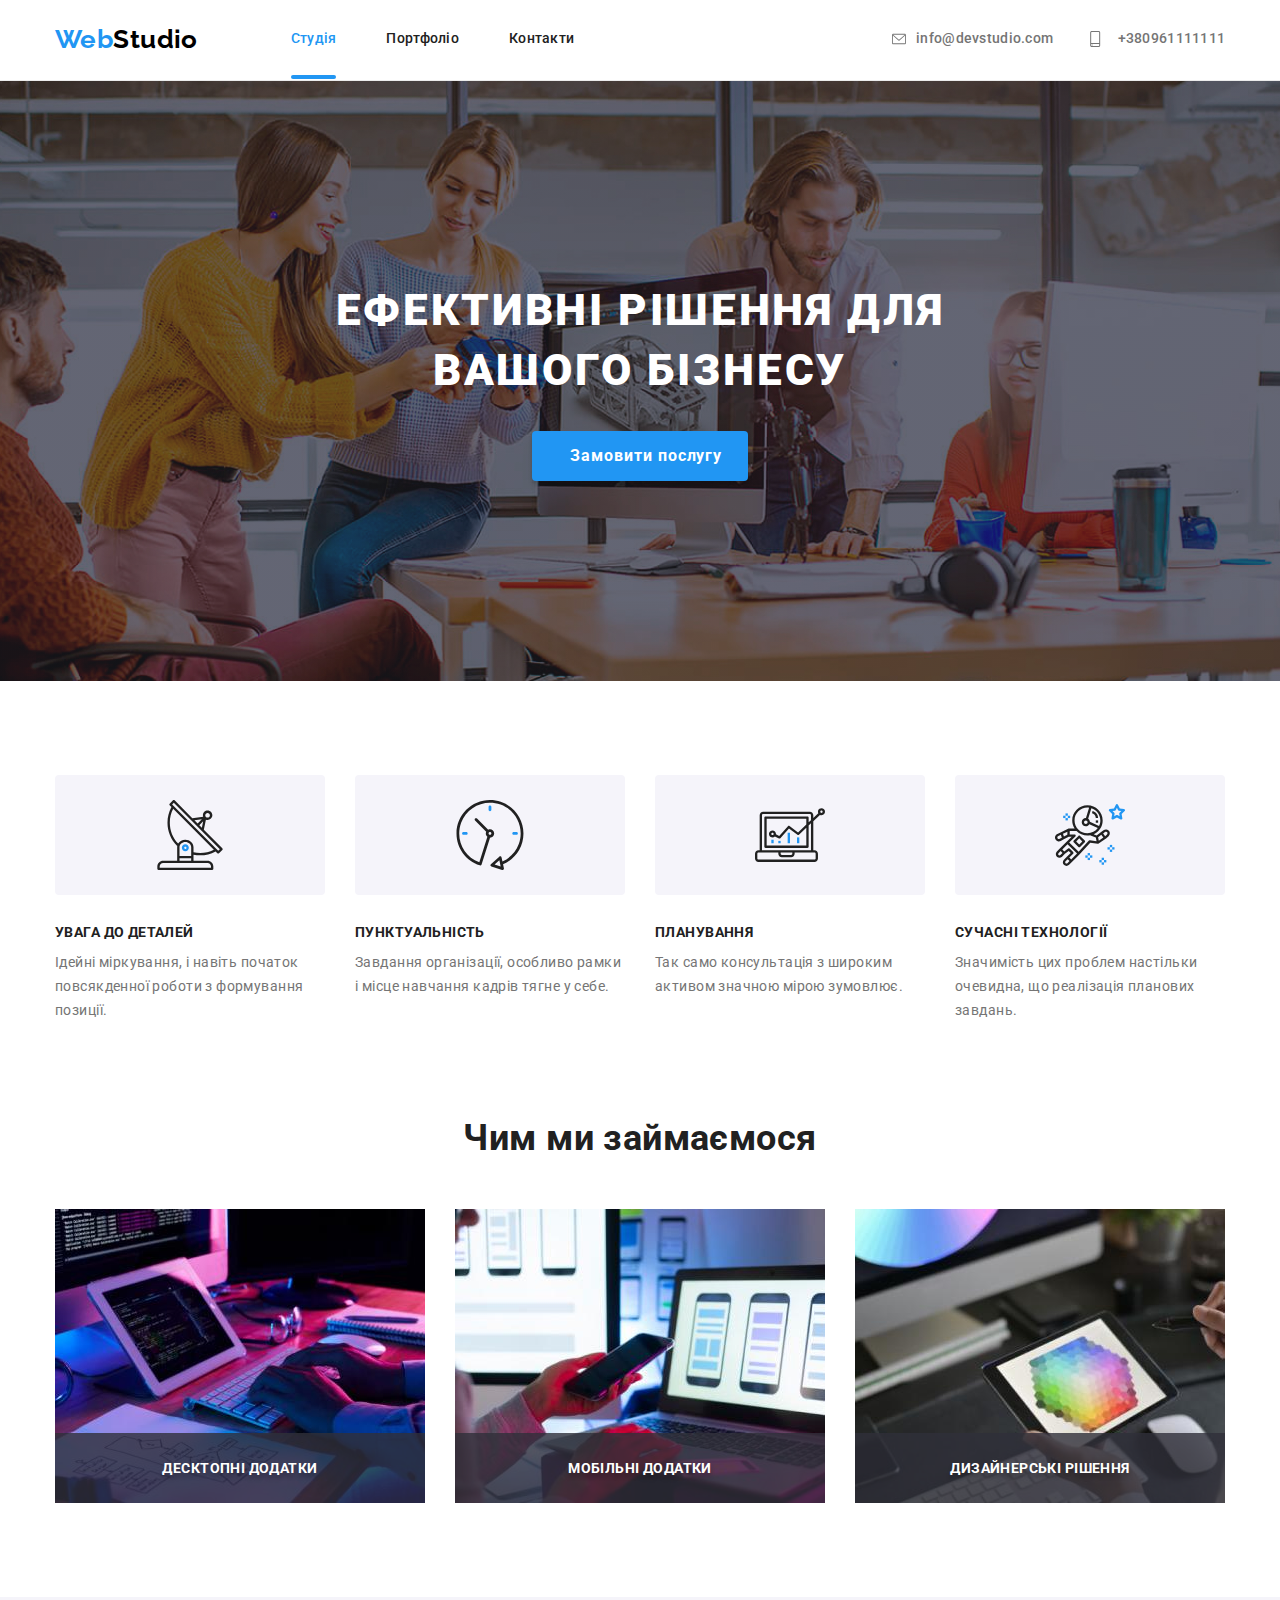
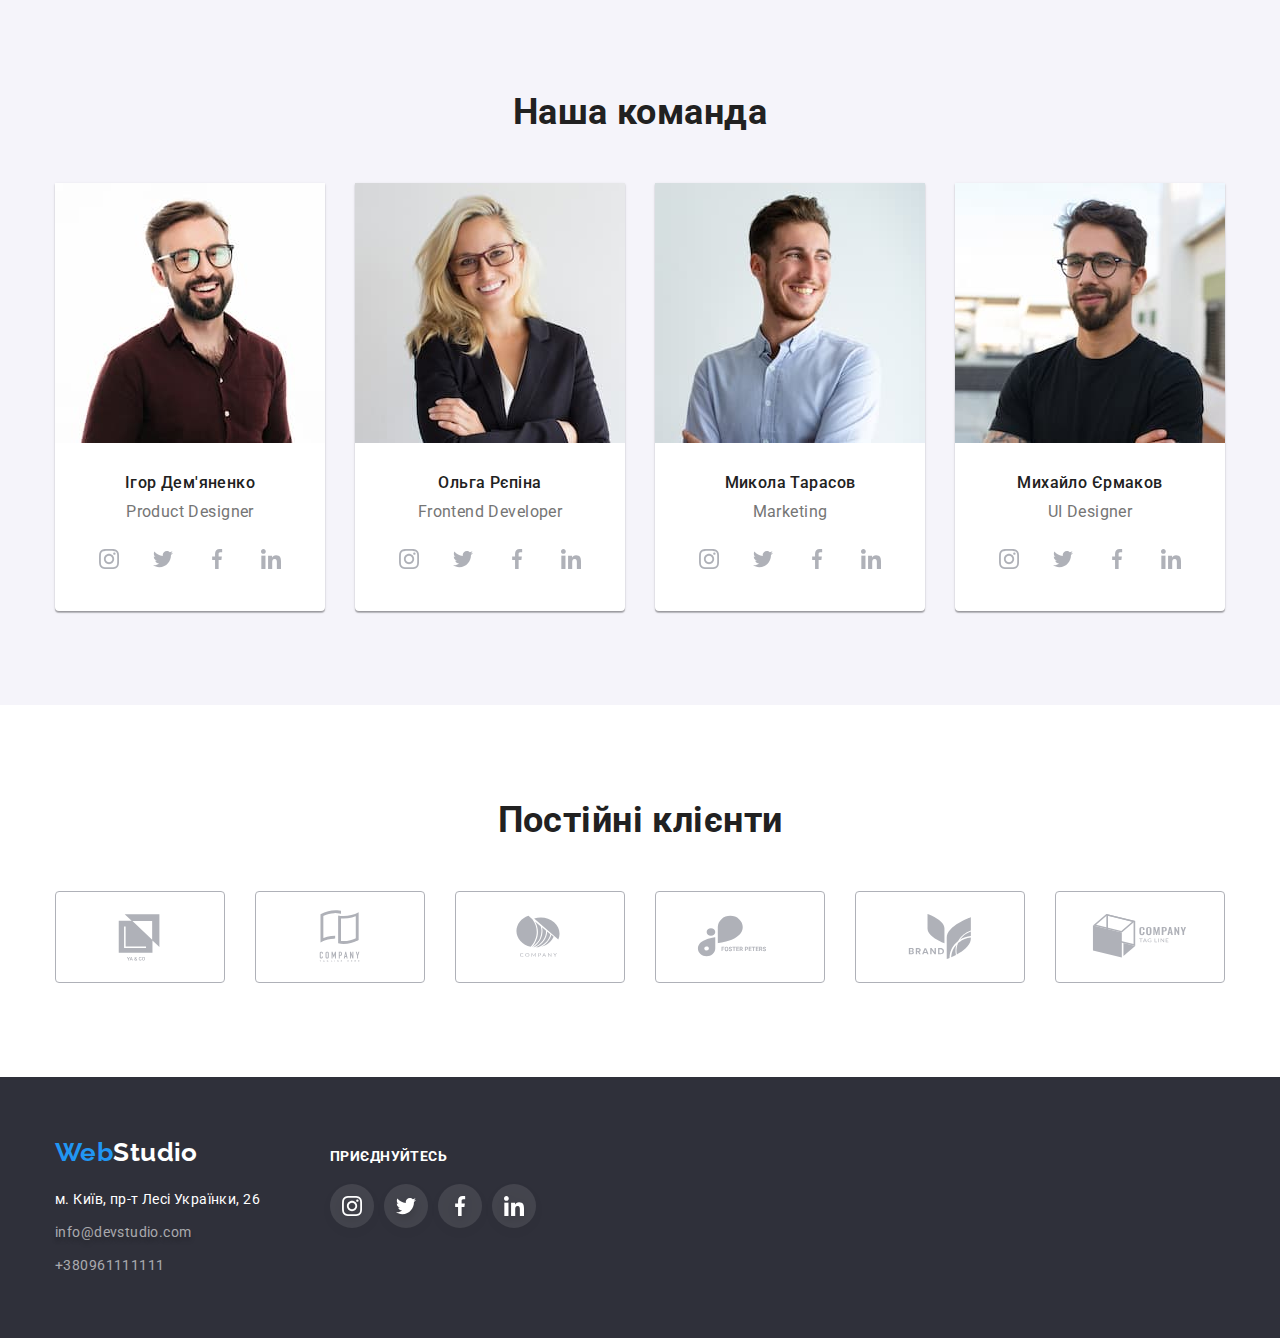
==== commit 86661792: "commit 8" ====
--- a/index.html
+++ b/index.html
@@ -19,7 +19,7 @@
   </head>
   <body>
     <!-- HEADER -->
-   <header class="page-header">
+    <header class="page-header">
       <div class="container page-header-container">
         <nav class="header-navigation">
           <a class="logo-header link" href="./index.html"
@@ -27,12 +27,12 @@
           >
           <ul class="menu list">
             <li class="menu-item">
-              <a class="menu-link link current caren-studio" href="./index.html">Студія</a>
+              <a class="menu-link link current caren-studio" href="./index.html"
+                >Студія</a
+              >
             </li>
             <li class="menu-item">
-              <a class="menu-link link" href="./portfolio.html"
-                >Портфоліо</a
-              >
+              <a class="menu-link link" href="./portfolio.html">Портфоліо</a>
             </li>
             <li class="menu-item">
               <a class="menu-link link" href="#">Контакти</a>
@@ -41,7 +41,7 @@
         </nav>
         <ul class="menu-link list">
           <li class="menu-item">
-            <a href="mailto:info@devstudio.com" class="contact-mail link" >
+            <a href="mailto:info@devstudio.com" class="contact-mail link">
               <svg
                 arial-label="іконка-меіл"
                 class="icon-mail"
@@ -74,7 +74,7 @@
       <section class="section-shapka section">
         <div class="container section-shapka-container">
           <h1 class="section-shapka-h">Ефективні рішення для вашого бізнесу</h1>
-          <button class="section-modal-open-btn" type="button">
+          <button class="section-modal-open-btn" type="button" data-modal-open>
             <span class="btn-text">Замовити послугу</span>
           </button>
         </div>
@@ -162,34 +162,34 @@
             <li>
               <div class="work-list-img-wrapper">
                 <img
-                src="./images/box1.jpg"
-                alt="компютер"
-                width="370"
-                height="294"
+                  src="./images/box1.jpg"
+                  alt="компютер"
+                  width="370"
+                  height="294"
                 />
-               <p class="overlay-work">Десктопні додатки</p>
+                <p class="overlay-work">Десктопні додатки</p>
               </div>
             </li>
             <li>
               <div class="work-list-img-wrapper">
-              <img
-                src="./images/box2.jpg"
-                alt="телефон"
-                width="370"
-                height="294"
-              />
-              <p class="overlay-work">Мобільні додатки</p>
+                <img
+                  src="./images/box2.jpg"
+                  alt="телефон"
+                  width="370"
+                  height="294"
+                />
+                <p class="overlay-work">Мобільні додатки</p>
               </div>
             </li>
             <li>
               <div class="work-list-img-wrapper">
-              <img
-                src="./images/box3.jpg"
-                alt="планшет"
-                width="370"
-                height="294"
-              />
-              <p class="overlay-work">Дизайнерські рішення</p>
+                <img
+                  src="./images/box3.jpg"
+                  alt="планшет"
+                  width="370"
+                  height="294"
+                />
+                <p class="overlay-work">Дизайнерські рішення</p>
               </div>
             </li>
           </ul>
@@ -384,44 +384,42 @@
           <ul class="client-list list">
             <li class="client-list-item">
               <a href="" class="client-list-link">
-                <svg relial lable="іконка клієнт 1" class="client-list-icon">
-                  <use
-                    href="./images/sprite.svg.svg#icon-logo"                    
-                  ></use>
+                <svg relial lable="іконка клієнт 1" class="client-list-icon" width="106" height="60">
+                  <use href="./images/sprite.svg.svg#icon-logo"></use>
                 </svg>
               </a>
             </li>
             <li class="client-list-item">
               <a href="" class="client-list-link">
-                <svg relial lable="іконка клієнт 2" class="client-list-icon">
+                <svg relial lable="іконка клієнт 2" class="client-list-icon" width="106" height="60">
                   <use href="./images/sprite.svg.svg#icon-logo-1"></use>
                 </svg>
               </a>
             </li>
             <li class="client-list-item">
               <a href="" class="client-list-link">
-                <svg relial lable="іконка клієнт 3" class="client-list-icon">
+                <svg relial lable="іконка клієнт 3" class="client-list-icon" width="106" height="60">
                   <use href="./images/sprite.svg.svg#icon-logo-2"></use>
                 </svg>
               </a>
             </li>
             <li class="client-list-item">
               <a href="" class="client-list-link">
-                <svg relial lable="іконка клієнт 4" class="client-list-icon">
+                <svg relial lable="іконка клієнт 4" class="client-list-icon" width="106" height="60">
                   <use href="./images/sprite.svg.svg#icon-logo-3"></use>
                 </svg>
               </a>
             </li>
             <li class="client-list-item">
               <a href="" class="client-list-link">
-                <svg relial lable="іконка клієнт 5" class="client-list-icon">
+                <svg relial lable="іконка клієнт 5" class="client-list-icon" width="106" height="60">
                   <use href="./images/sprite.svg.svg#icon-logo-4"></use>
                 </svg>
               </a>
             </li>
             <li class="client-list-item">
               <a href="" class="client-list-link">
-                <svg relial lable="іконка клієнт 6" class="client-list-icon">
+                <svg relial lable="іконка клієнт 6" class="client-list-icon" width="106" height="60">
                   <use href="./images/sprite.svg.svg#icon-logo-5"></use>
                 </svg>
               </a>
@@ -434,30 +432,33 @@
       <div class="container container-footer">
         <div class="page-footer-container-contact">
           <a class="logo-footer link" href="./index.html">
-           <span class="logo-footer-part1">Web</span>Studio</a>
-         <address class="footer-contact">
-          <ul class="list contact-container">
-            <li class="contact-menu">
-              <a
-                class="contact-menu-map link"
-                href="https://goo.gl/maps/CPtrU1FHBa2aNyZL9"
-                target="_blank"
-                rel="noopener noreferrer nofollow"
-                >м. Київ, пр-т Лесі Українки, 26</a
-              >
-            </li>
-            <li class="contact-menu">
-              <a class="contact-menu-mail link" href="mailto:info@devstudio.com"
-                >info@devstudio.com</a
-              >
-            </li>
-            <li class="contact-menu link">
-              <a class="contact-menu-tel link" href="tel:+380961111111"
-                >+380961111111</a
-              >
-            </li>
-          </ul>
-         </address>
+            <span class="logo-footer-part1">Web</span>Studio</a
+          >
+          <address class="footer-contact">
+            <ul class="list contact-container">
+              <li class="contact-menu">
+                <a
+                  class="contact-menu-map link"
+                  href="https://goo.gl/maps/CPtrU1FHBa2aNyZL9"
+                  target="_blank"
+                  rel="noopener noreferrer nofollow"
+                  >м. Київ, пр-т Лесі Українки, 26</a
+                >
+              </li>
+              <li class="contact-menu">
+                <a
+                  class="contact-menu-mail link"
+                  href="mailto:info@devstudio.com"
+                  >info@devstudio.com</a
+                >
+              </li>
+              <li class="contact-menu link">
+                <a class="contact-menu-tel link" href="tel:+380961111111"
+                  >+380961111111</a
+                >
+              </li>
+            </ul>
+          </address>
         </div>
         <div class="page-footer-container-soc">
           <p class="soc-name">ПРИЄДНУЙТЕСЬ</p>
@@ -465,33 +466,37 @@
             <li class="footer-social-list-item">
               <a href="" class="footer-social-list-link">
                 <svg
-                 relial
-                 lable="іконка інстаграм"
-                 class="footer-social-list-icon"
-                >
-                 <use href="./images/sprite.svg.svg#icon-instagram"></use>
-                </svg>
-              </a>
-            </li>
-           <li class="footer-social-list-item">
-             <a href="" class="footer-social-list-link">
-               <svg relial lable="іконка твітер" class="footer-social-list-icon">
-                 <use href="./images/sprite.svg.svg#icon-twitter"></use>
-               </svg>
-             </a>
-           </li>
-           <li class="footer-social-list-item">
-             <a href="" class="footer-social-list-link">
-               <svg
+                  relial
+                  lable="іконка інстаграм"
+                  class="footer-social-list-icon"
+                >
+                  <use href="./images/sprite.svg.svg#icon-instagram"></use>
+                </svg>
+              </a>
+            </li>
+            <li class="footer-social-list-item">
+              <a href="" class="footer-social-list-link">
+                <svg
+                  relial
+                  lable="іконка твітер"
+                  class="footer-social-list-icon"
+                >
+                  <use href="./images/sprite.svg.svg#icon-twitter"></use>
+                </svg>
+              </a>
+            </li>
+            <li class="footer-social-list-item">
+              <a href="" class="footer-social-list-link">
+                <svg
                   relial
                   lable="іконка фейсбук"
                   class="footer-social-list-icon"
                 >
-                 <use href="./images/sprite.svg.svg#icon-facebook"></use>
-                </svg>
-              </a>
-            </li>
-           <li class="footer-social-list-item">
+                  <use href="./images/sprite.svg.svg#icon-facebook"></use>
+                </svg>
+              </a>
+            </li>
+            <li class="footer-social-list-item">
               <a href="" class="footer-social-list-link">
                 <svg relial lable="іконка лінк" class="footer-social-list-icon">
                   <use href="./images/sprite.svg.svg#icon-linkedin"></use>
@@ -502,5 +507,16 @@
         </div>
       </div>
     </footer>
+
+    <div class="backdrop is-hidden" data-modal>
+      <div class="modal">
+        <button type="button" class="modal-close-btn" data-modal-close>
+          <svg class="modal-close-icon" width="18" height="18">
+            <use href="./images/sprite.svg.svg#icon-close"></use>
+          </svg>
+        </button>
+      </div>
+    </div>
+    <script src="./js/modal.js"></script>
   </body>
 </html>
--- a/css/styles.css
+++ b/css/styles.css
@@ -11,6 +11,8 @@
     --secondary-color-with: #EEEEEE;
     --secondary-color-dark: #000000;
     --color-bgc: #188CE8;
+    --color-gray: #AFB1B8;
+    --transition-duration-function: 250ms cubic-bezier(0.4, 0, 0.2, 1);
 }
 
 .link {
@@ -125,7 +127,7 @@
     line-height: 1.14;
     letter-spacing: 0.02em;
     color: var(--primary-text-color-theme-dark); 
-    transition: transform 250ms cubic-bezier(0.4, 0, 0.2, 1);
+    transition: color var(--transition-duration-function);
     
 }
 
@@ -144,7 +146,7 @@
     bottom: 0;
     left: 0;
     top: 44px;
-    transition: transform 250ms cubic-bezier(0.4, 0, 0.2, 1);
+    transition: color var(--transition-duration-function);
 }
 
 .menu-item {
@@ -161,7 +163,7 @@
     column-gap: 10px;
     width: 161px;
     height: 16px;
-    transition: transform 250ms cubic-bezier(0.4, 0, 0.2, 1);
+    transition: color var(--transition-duration-function);
 }
 
 .contact-mail:hover,
@@ -190,7 +192,7 @@
     column-gap: 10px;
     width: 142px;
     height: 16px;
-    transition: transform 250ms cubic-bezier(0.4, 0, 0.2, 1);
+    transition: color var(--transition-duration-function);
 }
 
 
@@ -203,13 +205,15 @@
     content: '';
     width: 100%;
     height: 100%;
-    fill: #757575;  
+    fill: var(--primary-text-color-theme-gray); 
+    transition: fill var(--transition-duration-function);
 }
 
 .icon-mobile {   
     width: 100%; 
     height: 100%;
-    fill: #757575; 
+    fill: var(--primary-text-color-theme-gray); 
+    transition: fill var(--transition-duration-function);
 }
 
 /* =========== /HEADER =========== */
@@ -267,7 +271,7 @@
     width: 216px;
     left: 692px;
     top: 430px;
-    transition: transform 250ms cubic-bezier(0.4, 0, 0.2, 1);
+    transition: bakground-color var(--transition-duration-function), filter var(--transition-duration-function);
 }
 
 .section-modal-open-btn:hover,
@@ -326,7 +330,7 @@
     align-items: center;
     width: 270px;
     height: 120px;
-    background: #F5F4FA;
+    background: var(--secondary-color);
     border-radius: 4px;
 }
 
@@ -388,15 +392,13 @@
     width: 100%;
     height: 70px;
     top: 224px;
-    font-family: 'Roboto';
-    font-style: normal;
     font-weight: 700;
     font-size: 14px;
     line-height: 16px;
     text-align: center;
     letter-spacing: 0.03em;
     text-transform: uppercase;
-    color: #FFFFFF;
+    color: var(--secondary-color-light);
     background: rgba(47, 48, 58, 0.8);
     text-shadow: 0px 4px 4px rgba(0, 0, 0, 0.25); 
     overflow: auto;
@@ -414,7 +416,6 @@
     display: flex;
     flex-wrap: wrap;
     gap: 30px;
-    filter: drop-shadow(0px 4px 4px rgba(0, 0, 0, 0.25));
 }
 
 .comanda-container {}
@@ -469,25 +470,26 @@
     width: 100%;
     height: 100%;
     border-radius: 50%;
-    background-color: #ffffff;
-    transition: transform 250ms cubic-bezier(0.4, 0, 0.2, 1);
-    
+    background-color: var(--secondary-text-color-theme-light);
+    transition: background-color var(--transition-duration-function), filter var(--transition-duration-function);               
 }
 
 .social-list-link:hover,
 .social-list-link:focus{
-    background-color: #2196F3;
+    background-color: var(--accent-color);
     filter: drop-shadow(0px 4px 4px rgba(0, 0, 0, 0.25));
 }
+
 .social-list-icon{
     width: 20px;
     height: 20px; 
-    fill: #AFB1B8;
+    fill: var(--color-gray);
+    transition: fill var(--transition-duration-function);
 }
 
 .social-list-link:hover .social-list-icon,
 .social-list-link:focus .social-list-icon {
-    fill: #ffffff;
+    fill: var(--secondary-text-color-theme-light);
     filter: drop-shadow(0px 4px 4px rgba(0, 0, 0, 0.25));
 }
 
@@ -507,7 +509,7 @@
 
 .client-list-item {
     box-sizing: border-box;
-    border: 1px solid #AFB1B8;
+    border: 1px solid var(--color-gray);
     border-radius: 4px;
     width: 170px;
     height: 92px;
@@ -515,26 +517,27 @@
 
 .client-list-link {
     display: flex;
+    justify-content: center;
+    align-items: center;
     width: 100%;
-    height: 100%;   
-    background-color: #ffffff;
-    transition: transform 250ms cubic-bezier(0.4, 0, 0.2, 1);
+    height: 100%; 
+    transition: border var(--transition-duration-function), border-color var(--transition-duration-function), fill var(--transition-duration-function);
 }
 
 
 .client-list-icon {
-    fill: #AFB1B8;
+    fill: var(--color-gray); 
 }
 
 .client-list-item:hover,
 .client-list-item:focus {
-    border: 1px solid #2196F3;
-    border-color: #2196F3;
+    border: 1px solid var(--accent-color);
+    border-color: var(--accent-color);
 }
 
 .client-list-link:hover .client-list-icon,
 .client-list-link:focus .client-list-icon {
-    fill: #2196F3;
+    fill: var(--accent-color);
 }
 
 /* =========== /COMANDA ===========*/
@@ -558,14 +561,14 @@
 .filters {
     border-radius: 4px;
     border: none;
-    border: 1px solid #EEEEEE;
+    border: 1px solid var(--secondary-color-with); 
     font-weight: 500;
     font-size: 16px;
     line-height: 1.63;
     align-items: center;
     color: var(--primary-text-color-theme-dark); 
     padding: 6px 22px;
-    transition: transform 250ms cubic-bezier(0.4, 0, 0.2, 1);
+    transition: color var(--transition-duration-function), background-color var(--transition-duration-function), box-shadow var(--transition-duration-function), border-color var(--transition-duration-function);
 }
 
 .filters:active,
@@ -574,7 +577,7 @@
     background-color: var(--accent-color);
     color: var(--secondary-text-color-theme-light);
     box-shadow: 0px 4px 4px rgba(0, 0, 0, 0.25);
-    border-color: #2196F3;
+    border-color: var(--accent-color);
     
 }
 
@@ -595,6 +598,7 @@
 
 .portfolio-post {
     display: block;
+    transition: box-shadow var(--transition-duration-function);
 }
 
 .portfolio-post:hover,
@@ -619,12 +623,12 @@
     font-size: 18px;
     line-height: 28px;      
     letter-spacing: 0.03em;
-    color: #FFFFFF;
+    color: var(--secondary-color-light);
     background: rgba(33, 150, 243, 0.9);
     padding: 63px 24px;
     overflow: auto;
     transform: translateY(100%);
-    transition: transform 250ms cubic-bezier(0.4, 0, 0.2, 1);
+    transition: transform var(--transition-duration-function);
 }
 
 .portfolio-post:hover .overlay,
@@ -721,7 +725,7 @@
 
 .contact-menu-map {
     color: var(--secondary-text-color-theme-light);
-    transition: transform 250ms cubic-bezier(0.4, 0, 0.2, 1);
+    transition: color var(--transition-duration-function);
 }
 
 .contact-menu-mail{
@@ -729,14 +733,14 @@
     border: 1px solid var(--secondary-color-dark);
     text-shadow: 0px 4px 4px rgba(0, 0, 0, 0.25);
     border: none;
-    transition: transform 250ms cubic-bezier(0.4, 0, 0.2, 1);
+    transition: color var(--transition-duration-function);
 }
 
     
 
 .contact-menu-tel {
     color: rgba(255, 255, 255, 0.6);
-    transition: transform 250ms cubic-bezier(0.4, 0, 0.2, 1);
+    transition: color var(--transition-duration-function);
 }
 
 .contact-menu-map:hover,
@@ -760,14 +764,10 @@
 }
 
 .soc-name {
-    width: 116px;
-    height: 16px;
     font-weight: 700;
     font-size: 14px;
-    line-height: 16px;
-    letter-spacing: 0.03em;
     text-transform: uppercase;    
-    color: #FFFFFF;
+    color: var(--secondary-color-light);
     margin-bottom: 20px;
 }
 
@@ -789,21 +789,85 @@
     height: 44px;
     border-radius: 50%;
     background: rgba(255, 255, 255, 0.1);
-    filter: drop-shadow(0px 4px 4px rgba(0, 0, 0, 0.25));
-    transition: transform 250ms cubic-bezier(0.4, 0, 0.2, 1);
+    transition: background-color var(--transition-duration-function);
 }
 
 .footer-social-list-link:hover,
 .footer-social-list-link:focus {
-    background-color: #2196F3;
+    background-color: var(--accent-color);
     filter: drop-shadow(0px 4px 4px rgba(0, 0, 0, 0.25));
 }
 
 .footer-social-list-icon {
     width: 20px;
     height: 20px;
-    fill: #FFFFFF;
-}
-
-
-/* =========== /FOOTER ===========*/+    fill: var(--secondary-color-light);
+}
+
+
+/* =========== /FOOTER ===========*/
+
+.backdrop {
+    position: fixed;
+    top: 0;
+    left: 0;
+    width: 100%;
+    height: 100%;
+    background-color: rgba(0, 0, 0, 0.2);
+    z-index: 100;
+    opacity: 1;
+    visibility: visible;
+    pointer-events: auto;
+    transition: opacity 250ms cubic-bezier(0.4, 0, 0.2, 1), visibility 250ms cubic-bezier(0.4, 0, 0.2, 1);
+}
+
+
+
+.backdrop.is-hidden {
+    opacity: 0;
+    visibility: hidden;
+    pointer-events: none;
+}
+
+.modal {
+    position: absolute;
+    top: 50%;
+    left: 50%;
+    padding: 40px;
+    transform: translate(-50%, -50%);
+    width: 528px;
+    height: 580px;
+    background-color: var(--secondary-color-light);
+    border-radius: 4px;
+}
+
+.modal-close-btn {
+    position: absolute;
+    top: 8px;
+    right: 8px;
+    display: flex;
+    align-items: center;
+    justify-content: center;
+    width: 30px;
+    height: 30px;
+    border-radius: 50%;
+    background-color: transparent;
+    border: 1px solid rgba(0, 0, 0, 0.1);
+    transition: border-color var(--transition-duration-function);
+}
+
+.modal-close-icon {
+    fill: #000000;
+    transition: fill var(--transition-duration-function);
+}
+
+.modal-close-btn:hover,
+.modal-close-btn:focus {
+    border-color: var(--accent-color);
+    cursor: pointer; 
+}
+
+.modal-close-btn:hover .modal-close-icon,
+.modal-close-btn:focus .modal-close-icon {
+    fill: var(--accent-color);
+}